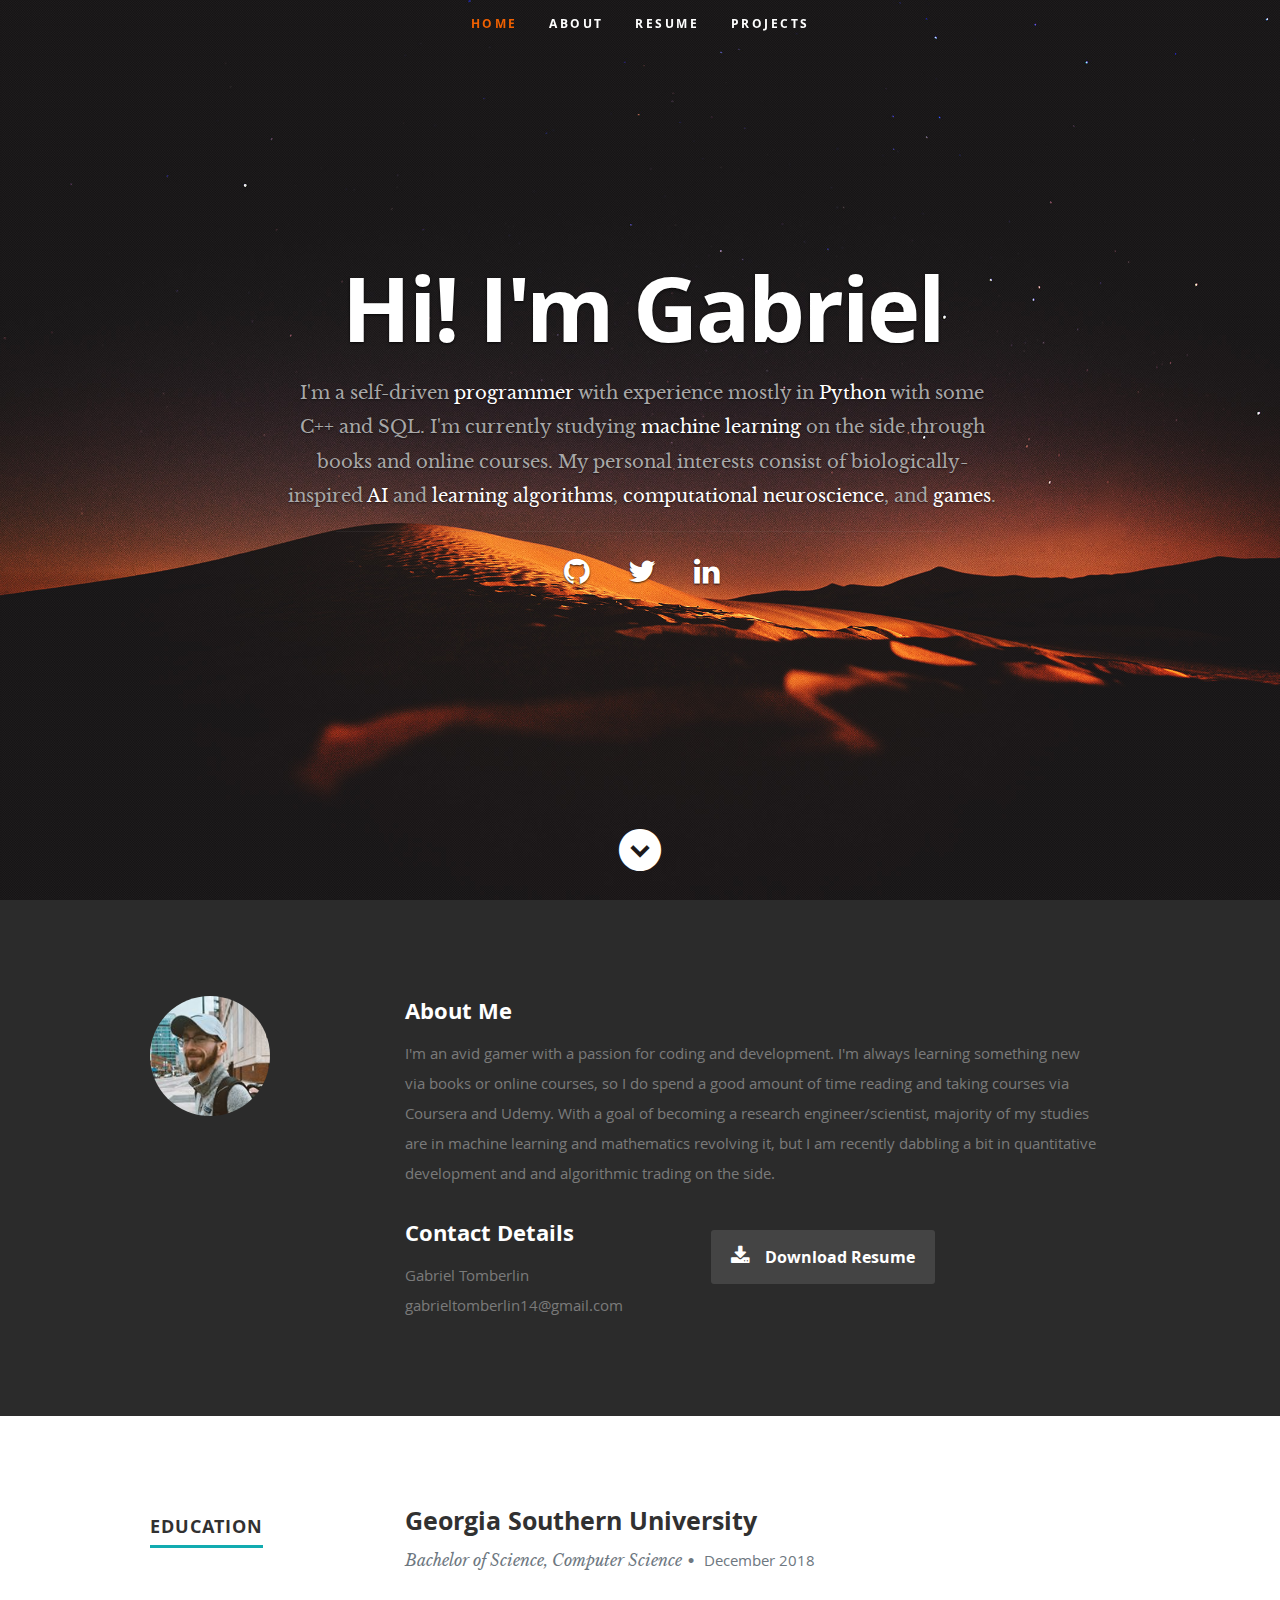
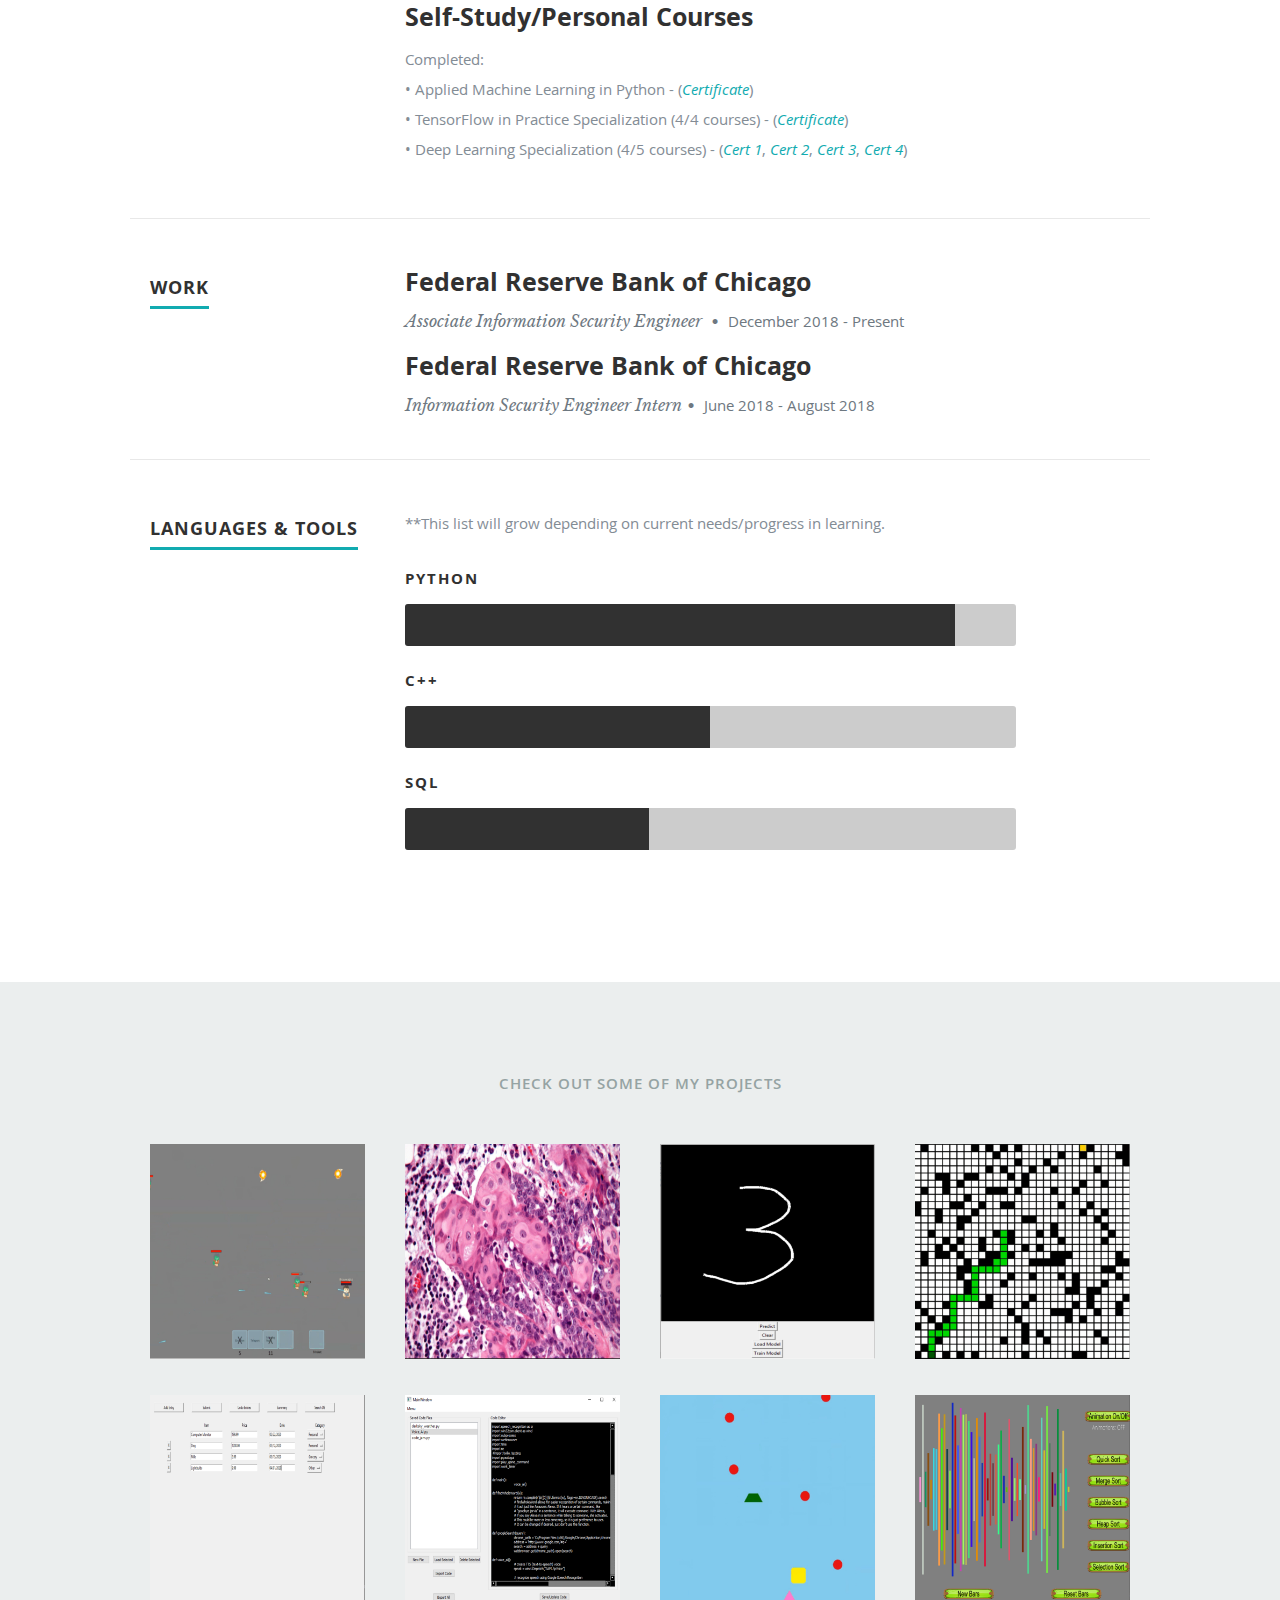
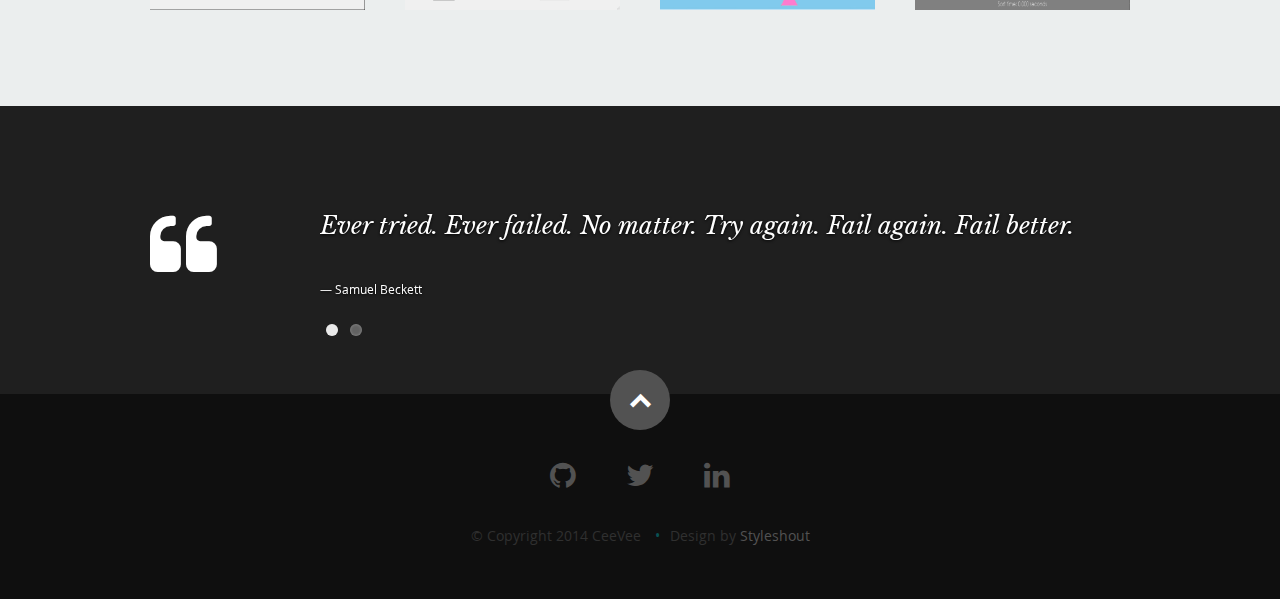
==== index.html @ 0768f89b "Update site bio and skills section" ====
<!DOCTYPE html>
<!--[if lt IE 8 ]><html class="no-js ie ie7" lang="en"> <![endif]-->
<!--[if IE 8 ]><html class="no-js ie ie8" lang="en"> <![endif]-->
<!--[if (gte IE 8)|!(IE)]><!--><html class="no-js" lang="en"> <!--<![endif]-->
<head>

   <!--- Basic Page Needs
   ================================================== -->
   <meta charset="utf-8">
	<title>Gabriel Tomberlin's Portfolio</title>
	<meta name="description" content="">
	<meta name="author" content="">

   <!-- Mobile Specific Metas
   ================================================== -->
	<meta name="viewport" content="width=device-width, initial-scale=1, maximum-scale=1">

	<!-- CSS
    ================================================== -->
   <link rel="stylesheet" href="css/default.css">
	<link rel="stylesheet" href="css/layout.css">
   <link rel="stylesheet" href="css/media-queries.css">
   <link rel="stylesheet" href="css/magnific-popup.css">

   <!-- Script
   ================================================== -->
	<script src="js/modernizr.js"></script>

   <!-- Favicons
	================================================== -->
	<link rel="shortcut icon" href="favicon.png" >

</head>

<body>

   <!-- Header
   ================================================== -->
   <header id="home">

      <nav id="nav-wrap">

         <a class="mobile-btn" href="#nav-wrap" title="Show navigation">Show navigation</a>
	      <a class="mobile-btn" href="#" title="Hide navigation">Hide navigation</a>

         <ul id="nav" class="nav">
            <li class="current"><a class="smoothscroll" href="#home">Home</a></li>
            <li><a class="smoothscroll" href="#about">About</a></li>
	         <li><a class="smoothscroll" href="#resume">Resume</a></li>
            <li><a class="smoothscroll" href="#portfolio">Projects</a></li>
         </ul> <!-- end #nav -->

      </nav> <!-- end #nav-wrap -->

      <div class="row banner">
         <div class="banner-text">
            <h1 class="responsive-headline">Hi! I'm Gabriel</h1>
            <h3>I'm a self-driven <span>programmer</span> with experience mostly in <span>Python</span> with some C++ and SQL. I'm currently studying
            <span>machine learning</span> on the side through books and online courses. My personal interests consist of biologically-inspired 
            <span>AI</span> and <span>learning algorithms</span>, <span>computational neuroscience</span>, and <span>games</span>.</h3>
            <hr />
            <ul class="social">
               <li><a href="https://github.com/Gabriel0110"><i class="fa fa-github"></i></a></li>
               <li><a href="https://twitter.com/GabrielTomberl1"><i class="fa fa-twitter"></i></a></li>
               <li><a href="https://www.linkedin.com/in/gabriel-tomberlin/"><i class="fa fa-linkedin"></i></a></li>
            </ul>
         </div>
      </div>

      <p class="scrolldown">
         <a class="smoothscroll" href="#about"><i class="icon-down-circle"></i></a>
      </p>

   </header> <!-- Header End -->


   <!-- About Section
   ================================================== -->
   <section id="about">

      <div class="row">

         <div class="three columns">

            <img class="profile-pic"  src="images/profilepic.jpg" alt="" />

         </div>

         <div class="nine columns main-col">

            <h2>About Me</h2>

            <p>I'm an avid gamer with a passion for coding and development. I'm always learning something new via books or online courses, 
            so I do spend a good amount of time reading and taking courses via Coursera and Udemy. With a goal of becoming a research engineer/scientist,
            majority of my studies are in machine learning and mathematics revolving it, but I am recently dabbling a bit in quantitative development and 
            and algorithmic trading on the side.
            </p>

            <div class="row">

               <div class="columns contact-details">

                  <h2>Contact Details</h2>
                  <p class="address">
						   <span>Gabriel Tomberlin</span><br>
						   <!--<span>1600 Amphitheatre Parkway<br>
						         Mountain View, CA 94043 US
                     </span><br>-->
						   <!--<span>(123)456-7890</span><br>-->
                     <span>gabrieltomberlin14@gmail.com</span>
					   </p>

               </div>

               <div class="columns download">
                  <p>
                     <a href="Gabriel Tomberlin Resume.pdf" class="button"><i class="fa fa-download"></i>Download Resume</a>
                  </p>
               </div>

            </div> <!-- end row -->

         </div> <!-- end .main-col -->

      </div>

   </section> <!-- About Section End-->


   <!-- Resume Section
   ================================================== -->
   <section id="resume">

      <!-- Education
      ----------------------------------------------- -->
      <div class="row education">

         <div class="three columns header-col">
            <h1><span>Education</span></h1>
         </div>

         <div class="nine columns main-col">

            <div class="row item">

               <div class="twelve columns">

                  <h3>Georgia Southern University</h3>
                  <p class="info">Bachelor of Science, Computer Science<span>&bull;</span> <em class="date">December 2018</em></p>
                  <p></p>

               </div>

            </div> <!-- item end -->

            <div class="row item">

               <div class="twelve columns">

                  <h3>Self-Study/Personal Courses</h3>
                  <!--<p class="info">Master in Graphic Design <span>&bull;</span> <em class="date">April 2007</em></p>-->

                  <p>Completed:<br>
                  <span>&bull;</span> Applied Machine Learning in Python - (<a href="https://www.coursera.org/account/accomplishments/certificate/P6QF3C6HTLYM"><em>Certificate</em></a>)<br>
                  <span>&bull;</span> TensorFlow in Practice Specialization (4/4 courses) - (<a href="https://www.coursera.org/account/accomplishments/specialization/certificate/CTSNTK3MDDGR"><em>Certificate</em></a>)<br>
                  <span>&bull;</span> Deep Learning Specialization (4/5 courses) - (<a href="https://www.coursera.org/account/accomplishments/certificate/AXUZH2LMCEX3"><em>Cert 1</em></a>, <a href="https://www.coursera.org/account/accomplishments/certificate/CLPQQLFQ3A9W"><em>Cert 2</em></a>, <a href="https://www.coursera.org/account/accomplishments/certificate/37ZP5KEP5W94"><em>Cert 3</em></a>, <a href="https://www.coursera.org/account/accomplishments/certificate/5ZDZ2T9M3XV7"><em>Cert 4</em></a>)<br>
                  </p>

               </div>

            </div> <!-- item end -->

         </div> <!-- main-col end -->

      </div> <!-- End Education -->


      <!-- Work
      ----------------------------------------------- -->
      <div class="row work">

         <div class="three columns header-col">
            <h1><span>Work</span></h1>
         </div>

         <div class="nine columns main-col">

            <div class="row item">

               <div class="twelve columns">

                  <h3>Federal Reserve Bank of Chicago</h3>
                  <p class="info">Associate Information Security Engineer <span>&bull;</span> <em class="date">December 2018 - Present</em></p>

               </div>

            </div> <!-- item end -->

            <div class="row item">

               <div class="twelve columns">

                  <h3>Federal Reserve Bank of Chicago</h3>
                  <p class="info">Information Security Engineer Intern<span>&bull;</span> <em class="date">June 2018 - August 2018</em></p>

               </div>

            </div> <!-- item end -->

         </div> <!-- main-col end -->

      </div> <!-- End Work -->


      <!-- Skills
      ----------------------------------------------- -->
      <div class="row skill">

         <div class="three columns header-col">
            <h1><span>Languages & Tools</span></h1>
         </div>

         <div class="nine columns main-col">

            <p>**This list will grow depending on current needs/progress in learning.</p>

				<div class="bars">

				   <ul class="skills">
					   <li><span class="bar-expand python"></span><em>Python</em></li>
                  <li><span class="bar-expand cpp"></span><em>C++</em></li>
                  <li><span class="bar-expand sql"></span><em>SQL</em></li>
                  <!--
						<li><span class="bar-expand tensorflow"></span><em>TensorFlow</em></li>
                  <li><span class="bar-expand pytorch"></span><em>PyTorch</em></li>
                  <li><span class="bar-expand linearalgebra"></span><em>Linear Algebra</em></li>
                  <li><span class="bar-expand calculus"></span><em>Calculus</em></li>
                  <li><span class="bar-expand statsprob"></span><em>Statistics/Probability</em></li>
                  -->
					</ul>

				</div><!-- end skill-bars -->

			</div> <!-- main-col end -->

      </div> <!-- End skills -->

   </section> <!-- Resume Section End-->


   <!-- Portfolio Section
   ================================================== -->
   <section id="portfolio">

      <div class="row">

         <div class="twelve columns collapsed">

            <h1>Check Out Some of My Projects</h1>

            <!-- portfolio-wrapper -->
            <div id="portfolio-wrapper" class="bgrid-quarters s-bgrid-thirds cf">

          	   <div class="columns portfolio-item">
                  <div class="item-wrap">

                     <a href="#modal-01" title="">
                        <img alt="" src="images/portfolio/onslaught_img.jpg">
                        <div class="overlay">
                           <div class="portfolio-item-meta">
          					      <h5>Onslaught</h5>
                              <p>Game Development</p>
          					   </div>
                        </div>
                        <div class="link-icon"><i class="icon-plus"></i></div>
                     </a>

                  </div>
          		</div> <!-- item end -->

               <div class="columns portfolio-item">
                  <div class="item-wrap">

                     <a href="#modal-02" title="">
                        <img alt="" src="images/portfolio/nmc_img.jpg">
                        <div class="overlay">
                           <div class="portfolio-item-meta">
          					      <h5>NUT Carcinoma Pathology Classification</h5>
                              <p>Machine Learning</p>
          					   </div>
                        </div>
                        <div class="link-icon"><i class="icon-plus"></i></div>
                     </a>

                  </div>
          		</div> <!-- item end -->

               <div class="columns portfolio-item">
                  <div class="item-wrap">

                     <a href="#modal-03" title="">
                        <img alt="" src="images/portfolio/digitdrawing_img.jpg">
                        <div class="overlay">
                           <div class="portfolio-item-meta">
          					      <h5>Digit Drawing Classifier</h5>
                              <p>Machine Learning, GUI</p>
          					   </div>
                        </div>
                        <div class="link-icon"><i class="icon-plus"></i></div>
                     </a>

                  </div>
          		</div> <!-- item end -->

               <div class="columns portfolio-item">
                  <div class="item-wrap">

                     <a href="#modal-04" title="">
                        <img alt="" src="images/portfolio/pathfinding_img.jpg">
                        <div class="overlay">
                           <div class="portfolio-item-meta">
          					      <h5>A* Pathfinding Visualization</h5>
                              <p>Algorithms, Visualization</p>
          					   </div>
                        </div>
                        <div class="link-icon"><i class="icon-plus"></i></div>
                     </a>

                  </div>
          		</div> <!-- item end -->

               <div class="columns portfolio-item">
                  <div class="item-wrap">

                     <a href="#modal-05" title="">
                        <img alt="" src="images/portfolio/spendingtracker_img.jpg">
                        <div class="overlay">
                           <div class="portfolio-item-meta">
          					      <h5>Spending Tracker</h5>
                              <p>Personal, GUI, Database</p>
          					   </div>
                        </div>
                        <div class="link-icon"><i class="icon-plus"></i></div>
                     </a>

                  </div>
          		</div> <!-- item end -->

               <div class="columns portfolio-item">
                  <div class="item-wrap">

                     <a href="#modal-06" title="">
                        <img alt="" src="images/portfolio/project_manager_img.png">
                        <div class="overlay">
                           <div class="portfolio-item-meta">
          					      <h5>Project Manager & Code Editor</h5>
                              <p>GUI, Management</p>
          					   </div>
                        </div>
                        <div class="link-icon"><i class="icon-plus"></i></div>
                     </a>

                  </div>
          		</div> <!-- item end -->

               <div class="columns portfolio-item">
                  <div class="item-wrap">

                     <a href="#modal-07" title="">
                        <img alt="" src="images/portfolio/georain_img.jpg">
                        <div class="overlay">
                           <div class="portfolio-item-meta">
          					      <h5>Geometry Rain</h5>
                              <p>Game Development</p>
          					   </div>
                        </div>
                        <div class="link-icon"><i class="icon-plus"></i></div>
                     </a>

                  </div>
          		</div> <!-- item end -->
               
               <div class="columns portfolio-item">
                  <div class="item-wrap">

                     <a href="#modal-08" title="">
                        <img alt="" src="images/portfolio/sortingvisualizer_img.jpg">
                        <div class="overlay">
                           <div class="portfolio-item-meta">
          					      <h5>Sorting Algorithm Visualizer</h5>
                              <p>Algorithms, Visualization, GUI</p>
          					   </div>
                        </div>
                        <div class="link-icon"><i class="icon-plus"></i></div>
                     </a>

                  </div>
                </div>  <!-- item end -->

            </div> <!-- portfolio-wrapper end -->

         </div> <!-- twelve columns end -->


         <!-- Modal Popup
	      --------------------------------------------------------------- -->

         <div id="modal-01" class="popup-modal mfp-hide">

		      <img class="scale-with-grid" src="images/portfolio/modals/m_onslaught_img.jpg" alt="" />

		      <div class="description-box">
			      <h4>Onslaught</h4>
			      <p>A 2D game built solely in Python featuring wave/arena style gameplay using the Arcade library.</p>
               <span class="categories"><i class="fa fa-tag"></i>Game Development</span>
		      </div>

            <div class="link-box">
               <a href="https://github.com/Gabriel0110/Onslaught-Game" target="_blank">Go to project</a>
		         <a class="popup-modal-dismiss">Close</a>
            </div>

	      </div><!-- modal-01 End -->

         <div id="modal-02" class="popup-modal mfp-hide">

		      <img class="scale-with-grid" src="images/portfolio/modals/m_nmc_img.jpg" alt="" />

		      <div class="description-box">
			      <h4>NUT Carcinoma Pathology Classification</h4>
			      <p>An attempt to use machine learning to classify the incredibly rare and deadly NUT Midline Carcinoma (or simply NUT Carcinoma, now). My best friend succumbed to the torture of this cancer in 2018, and this project is an ode to him.</p>
               <span class="categories"><i class="fa fa-tag"></i>Machine Learning</span>
		      </div>

            <div class="link-box">
               <a href="https://github.com/Gabriel0110/NUT-Carcinoma-Pathology-Classification" target="_blank">Go to project</a>
		         <a class="popup-modal-dismiss">Close</a>
            </div>

	      </div><!-- modal-02 End -->

         <div id="modal-03" class="popup-modal mfp-hide">

		      <img class="scale-with-grid" src="images/portfolio/modals/m_digitdrawing_img.jpg" alt="" />

		      <div class="description-box">
			      <h4>Digit Drawing Classifier</h4>
			      <p>A GUI to allow for a user to draw digits on a canvas and have a machine learning algorithm (pre-trained or trained in the program) to classify the drawn digits, based on the MNIST digit dataset.</p>
               <span class="categories"><i class="fa fa-tag"></i>Machine Learning, GUI</span>
		      </div>

            <div class="link-box">
               <a href="https://github.com/Gabriel0110/Digits-Drawing-Classifier" target="_blank">Go to project</a>
		         <a class="popup-modal-dismiss">Close</a>
            </div>

	      </div><!-- modal-03 End -->

         <div id="modal-04" class="popup-modal mfp-hide">

		      <img class="scale-with-grid" src="images/portfolio/modals/m_pathfinding_img.jpg" alt="" />

		      <div class="description-box">
			      <h4>A* Pathfinding Visualization</h4>
			      <p>A visualization tool of the shortest path to a goal derived using the popular A* pathfinding algorithm.</p>
               <span class="categories"><i class="fa fa-tag"></i>Algorithms, Visualization</span>
		      </div>

            <div class="link-box">
               <a href="https://github.com/Gabriel0110/A-Star-Pathfinding-Visualizer" target="_blank">Go to project</a>
		         <a class="popup-modal-dismiss">Close</a>
            </div>

	      </div><!-- modal-04 End -->

         <div id="modal-05" class="popup-modal mfp-hide">

		      <img class="scale-with-grid" src="images/portfolio/modals/m_spendingtracker_img.jpg" alt="" />

		      <div class="description-box">
			      <h4>Spending Tracker</h4>
			      <p>A personal spending tracker tool to help keep track of what my money is going towards and why I might be so broke sometimes...</p>
               <span class="categories"><i class="fa fa-tag"></i>Personal, Database, GUI</span>
		      </div>

            <div class="link-box">
               <a href="https://github.com/Gabriel0110/Spending-Tracker" target="_blank">Go to project</a>
		         <a class="popup-modal-dismiss">Close</a>
            </div>

	      </div><!-- modal-05 End -->

         <div id="modal-06" class="popup-modal mfp-hide">

		      <img class="scale-with-grid" src="images/portfolio/modals/m_project_manager_img.png" alt="" />

		      <div class="description-box">
			      <h4>Project Manager & Code Editor</h4>
			      <p>A tool to manage code projects, including tasks and issues, and a built-in code editor for convenient viewing/editing/creation of code.</p>
               <span class="categories"><i class="fa fa-tag"></i>GUI, Management</span>
		      </div>

            <div class="link-box">
               <a href="https://github.com/Gabriel0110/Project-Manager" target="_blank">Go to project</a>
		         <a class="popup-modal-dismiss">Close</a>
            </div>

	      </div><!-- modal-06 End -->

         <div id="modal-07" class="popup-modal mfp-hide">

		      <img class="scale-with-grid" src="images/portfolio/modals/m_georain_img.jpg" alt="" />

		      <div class="description-box">
			      <h4>Geometry Rain</h4>
			      <p>A simple arcade game with the goal of avoiding the enemy shapes for as long as possible, surviving hardmode rounds and any hidden difficulties that may occur while you rack up points.</p>
               <span class="categories"><i class="fa fa-tag"></i>Game Development</span>
		      </div>

            <div class="link-box">
               <a href="https://github.com/Gabriel0110/Geometry-Rain-V2-Python" target="_blank">Go to project</a>
		         <a class="popup-modal-dismiss">Close</a>
            </div>

	      </div><!-- modal-07 End -->

         <div id="modal-08" class="popup-modal mfp-hide">

		      <img class="scale-with-grid" src="images/portfolio/modals/m_sortingvisualizer_img.jpg" alt="" />

		      <div class="description-box">
			      <h4>Sorting Algorithm Visualizer</h4>
			      <p>A visualization tool to see how sorting algorithms work and compare their speeds.</p>
               <span class="categories"><i class="fa fa-tag"></i>Algorithms, Visualization, GUI</span>
		      </div>

            <div class="link-box">
               <a href="https://github.com/Gabriel0110/Sorting-Visualizer" target="_blank">Go to project</a>
		         <a class="popup-modal-dismiss">Close</a>
            </div>

	      </div><!-- modal-01 End -->

      </div> <!-- row End -->

   </section> <!-- Portfolio Section End-->


   <!-- Call-To-Action Section
   ================================================== -->


   <!-- Testimonials Section
   ================================================== -->
   <section id="testimonials">

      <div class="text-container">

         <div class="row">

            <div class="two columns header-col">

               <h1><span>Quotes</span></h1>

            </div>

            <div class="ten columns flex-container">

               <div class="flexslider">

                  <ul class="slides">

                     <li>
                        <blockquote>
                           <p>Ever tried. Ever failed. No matter. Try again. Fail again. Fail better.
                           </p>
                           <cite>Samuel Beckett</cite>
                        </blockquote>
                     </li> <!-- slide ends -->

                     <li>
                        <blockquote>
                           <p>Your work is going to fill a large part of your life, and the only way to be truly satisfied is
                           to do what you believe is great work. And the only way to do great work is to love what you do.
                           If you haven't found it yet, keep looking. Don't settle. As with all matters of the heart, you'll know when you find it.
                           </p>
                           <cite>Steve Jobs</cite>
                        </blockquote>
                     </li> <!-- slide ends -->

                  </ul>

               </div> <!-- div.flexslider ends -->

            </div> <!-- div.flex-container ends -->

         </div> <!-- row ends -->

       </div>  <!-- text-container ends -->

   </section> <!-- Testimonials Section End-->


   <!-- footer
   ================================================== -->
   <footer>

      <div class="row">

         <div class="twelve columns">

            <ul class="social-links">
               <li><a href="https://github.com/Gabriel0110"><i class="fa fa-github"></i></a></li>
               <li><a href="https://twitter.com/GabrielTomberl1"><i class="fa fa-twitter"></i></a></li>
               <li><a href="https://www.linkedin.com/in/gabriel-tomberlin/"><i class="fa fa-linkedin"></i></a></li>
            </ul>

            <ul class="copyright">
               <li>&copy; Copyright 2014 CeeVee</li>
               <li>Design by <a href="http://www.styleshout.com/" title="Styleshout" target="_blank">Styleshout</a></li>   
            </ul>

         </div>

         <div id="go-top"><a class="smoothscroll" title="Back to Top" href="#home"><i class="icon-up-open"></i></a></div>

      </div>

   </footer> <!-- Footer End-->

   <!-- Java Script
   ================================================== -->
   <script src="http://ajax.googleapis.com/ajax/libs/jquery/1.10.2/jquery.min.js"></script>
   <script>window.jQuery || document.write('<script src="js/jquery-1.10.2.min.js"><\/script>')</script>
   <script type="text/javascript" src="js/jquery-migrate-1.2.1.min.js"></script>

   <script src="js/jquery.flexslider.js"></script>
   <script src="js/waypoints.js"></script>
   <script src="js/jquery.fittext.js"></script>
   <script src="js/magnific-popup.js"></script>
   <script src="js/init.js"></script>

</body>
</html>
---- css/default.css ----
/*
=====================================================================
*   Ceevee v1.0 Default Stylesheet
*   url: styleshout.com
*   03-17-2014
=====================================================================

TOC:
a. Webfonts and Icon fonts
b. Reset
c. Default Styles
   1. Basic
   2. Typography
   3. Links
   4. Images
   5. Buttons
   6. Forms
d. Grid
e. Others
   1. Clearing
   2. Misc

=====================================================================  */

/* ------------------------------------------------------------------ */
/* a. Webfonts and Icon fonts
 ------------------------------------------------------------------ */

@import url("fonts.css");
@import url("fontello/css/fontello.css");
@import url("font-awesome/css/font-awesome.min.css");

/* ------------------------------------------------------------------
/* b. Reset
      Adapted from:
      Normalize.css - https://github.com/necolas/normalize.css/
      HTML5 Doctor Reset - html5doctor.com/html-5-reset-stylesheet/
/* ------------------------------------------------------------------ */

html, body, div, span, object, iframe,
h1, h2, h3, h4, h5, h6, p, blockquote, pre,
abbr, address, cite, code,
del, dfn, em, img, ins, kbd, q, samp,
small, strong, sub, sup, var,
b, i,
dl, dt, dd, ol, ul, li,
fieldset, form, label, legend,
table, caption, tbody, tfoot, thead, tr, th, td,
article, aside, canvas, details, figcaption, figure,
footer, header, hgroup, menu, nav, section, summary,
time, mark, audio, video {
   margin: 0;
   padding: 0;
   border: 0;
   outline: 0;
   font-size: 100%;
   vertical-align: baseline;
   background: transparent;
}

article,aside,details,figcaption,figure,
footer,header,hgroup,menu,nav,section {
   display: block;
}

audio,
canvas,
video {
   display: inline-block;
}

audio:not([controls]) {
   display: none;
   height: 0;
}

[hidden] { display: none; }

code, kbd, pre, samp {
   font-family: monospace, serif;
   font-size: 1em;
}

pre {
   white-space: pre;
   white-space: pre-wrap;
   word-wrap: break-word;
}

blockquote, q { quotes: &#8220 &#8220; }

blockquote:before, blockquote:after,
q:before, q:after {
   content: '';
   content: none;
}

ins {
   background-color: #ff9;
   color: #000;
   text-decoration: none;
}

mark {
   background-color: #A7F4F6;
   color: #555;
}

del { text-decoration: line-through; }

abbr[title], dfn[title] {
   border-bottom: 1px dotted;
   cursor: help;
}

table {
   border-collapse: collapse;
   border-spacing: 0;
}


/* ------------------------------------------------------------------ */
/* c. Default and Basic Styles
      Adapted from:
      Skeleton CSS Framework - http://www.getskeleton.com/
      Typeplate Typographic Starter Kit - http://typeplate.com/
/* ------------------------------------------------------------------ */

/*  1. Basic  ------------------------------------------------------- */

*,
*:before,
*:after {
   -moz-box-sizing: border-box;
   -webkit-box-sizing: border-box;
   box-sizing: border-box;
}

html {
   font-size: 62.5%;
   -webkit-font-smoothing: antialiased;
}

body {
   background: #fff;
   font-family: 'opensans-regular', sans-serif;
   font-weight: normal;
   font-size: 15px;
   line-height: 30px;
	color: #838C95;

   -webkit-font-smoothing: antialiased; /* Fix for webkit rendering */
	-webkit-text-size-adjust: 100%;
}

/*  2. Typography
       Vertical rhythm with leading derived from 6
--------------------------------------------------------------------- */

h1, h2, h3, h4, h5, h6 {
   color: #313131;
	font-family: 'opensans-bold', sans-serif;
   font-weight: normal;
}
h1 a, h2 a, h3 a, h4 a, h5 a, h6 a { font-weight: inherit; }
h1 { font-size: 38px; line-height: 42px; margin-bottom: 12px; letter-spacing: -1px; }
h2 { font-size: 28px; line-height: 36px; margin-bottom: 6px; }
h3 { font-size: 22px; line-height: 30px; margin-bottom: 12px; }
h4 { font-size: 20px; line-height: 30px; margin-bottom: 6px; }
h5 { font-size: 18px; line-height: 30px; }
h6 { font-size: 14px; line-height: 30px; }
.subheader { }

p { margin: 0 0 30px 0; }
p img { margin: 0; }
p.lead {
   font: 19px/36px 'opensans-light', sans-serif;
   margin-bottom: 18px;
}

/* for 'em' and 'strong' tags, font-size and line-height should be same with
the body tag due to rendering problems in some browsers */
em { font: 15px/30px 'opensans-italic', sans-serif; }
strong, b { font: 15px/30px 'opensans-bold', sans-serif; }
small { font-size: 11px; line-height: inherit; }

/*	Blockquotes */
blockquote {
   margin: 30px 0px;
   padding-left: 40px;
   position: relative;
}
blockquote:before {
   content: "\201C";
   opacity: 0.45;
   font-size: 80px;
   line-height: 0px;
   margin: 0;
   font-family: arial, sans-serif;

   position: absolute;
   top:  30px;
	left: 0;
}
blockquote p {
   font-family: 'librebaskerville-italic', serif;
   padding: 0;
   font-size: 18px;
   line-height: 36px;
}
blockquote cite {
   display: block;
   font-size: 12px;
   font-style: normal;
   line-height: 18px;
}
blockquote cite:before { content: "\2014 \0020"; }
blockquote cite a,
blockquote cite a:visited { color: #8B9798; border: none }

/* ---------------------------------------------------------------------
/*  Pull Quotes Markup
/*
    <aside class="pull-quote">
		<blockquote>
			<p></p>
		</blockquote>
	 </aside>
/*
/* --------------------------------------------------------------------- */
.pull-quote {
   position: relative;
	padding: 18px 30px 18px 0px;
}
.pull-quote:before,
.pull-quote:after {
	height: 1em;
	opacity: 0.45;
	position: absolute;
	font-size: 80px;
   font-family: Arial, Sans-Serif;
}
.pull-quote:before {
	content: "\201C";
	top:  33px;
	left: 0;
}
.pull-quote:after {
	content: '\201D';
	bottom: -33px;
	right: 0;
}
.pull-quote blockquote {
   margin: 0;
}
.pull-quote blockquote:before {
   content: none;
}

/* Abbreviations */
abbr {
   font-family: 'opensans-bold', sans-serif;
	font-variant: small-caps;
	text-transform: lowercase;
   letter-spacing: .5px;
	color: gray;
}
abbr:hover { cursor: help; }

/* drop cap */
.drop-cap:first-letter {
	float: left;
	margin: 0;
	padding: 14px 6px 0 0;
	font-size: 84px;
	font-family: /* Copperplate */ 'opensans-bold', sans-serif;
   line-height: 60px;
	text-indent: 0;
	background: transparent;
	color: inherit;
}

hr { border: solid #E3E3E3; border-width: 1px 0 0; clear: both; margin: 11px 0 30px; height: 0; }


/*  3. Links  ------------------------------------------------------- */

a, a:visited {
   text-decoration: none;
   outline: 0;
   color: #11ABB0;

   -webkit-transition: color .3s ease-in-out;
   -moz-transition: color .3s ease-in-out;
   -o-transition: color .3s ease-in-out;
   transition: color .3s ease-in-out;
}
a:hover, a:focus { color: #313131; }
p a, p a:visited { line-height: inherit; }


/*  4. List  --------------------------------------------------------- */

ul, ol { margin-bottom: 24px; margin-top: 12px; }
ul { list-style: none outside; }
ol { list-style: decimal; }
ol, ul.square, ul.circle, ul.disc { margin-left: 30px; }
ul.square { list-style: square outside; }
ul.circle { list-style: circle outside; }
ul.disc { list-style: disc outside; }
ul ul, ul ol,
ol ol, ol ul { margin: 6px 0 6px 30px; }
ul ul li, ul ol li,
ol ol li, ol ul li { margin-bottom: 6px; }
li { line-height: 18px; margin-bottom: 12px; }
ul.large li { }
li p { }

/* ---------------------------------------------------------------------
/*  Stats Tab Markup

    <ul class="stats-tabs">
		<li><a href="#">[value]<b>[name]</b></a></li>
	 </ul>

    Extend this object into your markup.
/*
/* --------------------------------------------------------------------- */
.stats-tabs {
   padding: 0;
   margin: 24px 0;
}
.stats-tabs li {
	display: inline-block;
	margin: 0 10px 18px 0;
	padding: 0 10px 0 0;
	border-right: 1px solid #ccc;
}
.stats-tabs li:last-child {
	margin: 0;
	padding: 0;
	border: none;
}
.stats-tabs li a {
	display: inline-block;
	font-size: 22px;
	font-family: 'opensans-bold', sans-serif;
   border: none;
   color: #313131;
}
.stats-tabs li a:hover {
   color:#11ABB0;
}
.stats-tabs li a b {
	display: block;
	margin: 6px 0 0 0;
	font-size: 13px;
	font-family: 'opensans-regular', sans-serif;
   color: #8B9798;
}

/* definition list */
dl { margin: 12px 0; }
dt { margin: 0; color:#11ABB0; }
dd { margin: 0 0 0 20px; }

/* Lining Definition Style Markup */
.lining dt,
.lining dd {
	display: inline;
	margin: 0;
}
.lining dt + dt:before,
.lining dd + dt:before {
	content: "\A";
	white-space: pre;
}
.lining dd + dd:before {
	content: ", ";
}
.lining dd:before {
	content: ": ";
	margin-left: -0.2em;
}

/* Dictionary Definition Style Markup */
.dictionary-style dt {
	display: inline;
	counter-reset: definitions;
}
.dictionary-style dt + dt:before {
	content: ", ";
	margin-left: -0.2em;
}
.dictionary-style dd {
	display: block;
	counter-increment: definitions;
}
.dictionary-style dd:before {
	content: counter(definitions, decimal) ". ";
}

/* Pagination */
.pagination {
   margin: 36px auto;
   text-align: center;
}
.pagination ul li {
   display: inline-block;
   margin: 0;
   padding: 0;
}
.pagination .page-numbers {
   font: 15px/18px 'opensans-bold', sans-serif;
   display: inline-block;
   padding: 6px 10px;
   margin-right: 3px;
   margin-bottom: 6px;
	color: #6E757C;
	background-color: #E6E8EB;

	-webkit-transition: all 200ms ease-in-out;
	-moz-transition: all 200ms ease-in-out;
	-o-transition: all 200ms ease-in-out;
	-ms-transition: all 200ms ease-in-out;
	transition: all 200ms ease-in-out;

   -moz-border-radius: 3px;
   -webkit-border-radius: 3px;
   -khtml-border-radius: 3px;
	border-radius: 3px;
}
.pagination .page-numbers:hover {
   background: #838A91;
   color: #fff;
}
.pagination .current,
.pagination .current:hover {
   background-color: #11ABB0;
   color: #fff;
}
.pagination .inactive,
.pagination .inactive:hover {
   background-color: #E6E8EB;
	color: #A9ADB2;
}
.pagination .prev, .pagination .next {}

/*  5. Images  --------------------------------------------------------- */

img {
   max-width: 100%;
   height: auto;
}
img.pull-right { margin: 12px 0px 0px 18px; }
img.pull-left { margin: 12px 18px 0px 0px; }

/*  6. Buttons  --------------------------------------------------------- */

.button,
.button:visited,
button,
input[type="submit"],
input[type="reset"],
input[type="button"] {
   font: 16px/30px 'opensans-bold', sans-serif;
   background: #11ABB0;
   display: inline-block;
	text-decoration: none;
   letter-spacing: 0;
   color: #fff;
	padding: 12px 20px;
	margin-bottom: 18px;
   border: none;
   cursor: pointer;
   height: auto;

   -webkit-transition: all .2s ease-in-out;
	-moz-transition: all .2s ease-in-out;
	-o-transition: all .2s ease-in-out;
	-ms-transition: all .2s ease-in-out;
	transition: all .2s ease-in-out;

   -moz-border-radius: 3px;
   -webkit-border-radius: 3px;
   -khtml-border-radius: 3px;
   border-radius: 3px;
}

.button:hover,
button:hover,
input[type="submit"]:hover,
input[type="reset"]:hover,
input[type="button"]:hover {
   background: #3d4145;
   color: #fff;
}

.button:active,
button:active,
input[type="submit"]:active,
input[type="reset"]:active,
input[type="button"]:active {
   background: #3d4145;
   color: #fff;
}

.button.full-width,
button.full-width,
input[type="submit"].full-width,
input[type="reset"].full-width,
input[type="button"].full-width {
	width: 100%;
	padding-left: 0 !important;
	padding-right: 0 !important;
	text-align: center;
}

/* Fix for odd Mozilla border & padding issues */
button::-moz-focus-inner,
input::-moz-focus-inner {
    border: 0;
    padding: 0;
}


/*  7. Forms  --------------------------------------------------------- */

form { margin-bottom: 24px; }
fieldset { margin-bottom: 24px; }

input[type="text"],
input[type="password"],
input[type="email"],
textarea,
select {
   display: block;
   padding: 18px 15px;
   margin: 0 0 24px 0;
   border: 0;
   outline: none;
   vertical-align: middle;
   min-width: 225px;
	max-width: 100%;
   font-size: 15px;
   line-height: 24px;
	color: #647373;
	background: #D3D9D9;

}

/* select { padding: 0;
   width: 220px;
   } */

input[type="text"]:focus,
input[type="password"]:focus,
input[type="email"]:focus,
textarea:focus {
   color: #B3B7BC;
	background-color: #3d4145;
}

textarea { min-height: 220px; }

label,
legend {
   font: 16px/24px 'opensans-bold', sans-serif;
	margin: 12px 0;
   color: #3d4145;
   display: block;
}
label span,
legend span {
	color: #8B9798;
   font: 14px/24px 'opensans-regular', sans-serif;
}

input[type="checkbox"],
input[type="radio"] {
    font-size: 15px;
    color: #737373;
}

input[type="checkbox"] { display: inline; }

/* ------------------------------------------------------------------ */
/* d. Grid
---------------------------------------------------------------------
   gutter = 40px.
/* ------------------------------------------------------------------ */

/* default
--------------------------------------------------------------- */
.row {
   width: 96%;
   max-width: 1020px;
   margin: 0 auto;
}
/* fixed width for IE8 */
.ie .row { width: 1000px ; }

.narrow .row { max-width: 980px; }

.row .row { width: auto; max-width: none; margin: 0 -20px; }

/* row clearing */
.row:before,
.row:after {
    content: " ";
    display: table;
}
.row:after {
    clear: both;
}

.column, .columns {
   position: relative;
   padding: 0 20px;
   min-height: 1px;
   float: left;
}
.column.centered, .columns.centered  {
    float: none;
    margin: 0 auto;
}

/* removed gutters */
.row.collapsed > .column,
.row.collapsed > .columns,
.column.collapsed, .columns.collapsed  { padding: 0; }

[class*="column"] + [class*="column"]:last-child { float: right; }
[class*="column"] + [class*="column"].end { float: right; }

/* column widths */
.row .one         { width: 8.33333%; }
.row .two         { width: 16.66667%; }
.row .three       { width: 25%; }
.row .four        { width: 33.33333%; }
.row .five        { width: 41.66667%; }
.row .six         { width: 50%; }
.row .seven       { width: 58.33333%; }
.row .eight       { width: 66.66667%; }
.row .nine        { width: 75%; }
.row .ten         { width: 83.33333%; }
.row .eleven      { width: 91.66667%; }
.row .twelve      { width: 100%; }

/* Offsets */
.row .offset-1    { margin-left: 8.33333%; }
.row .offset-2    { margin-left: 16.66667%; }
.row .offset-3    { margin-left: 25%; }
.row .offset-4    { margin-left: 33.33333%; }
.row .offset-5    { margin-left: 41.66667%; }
.row .offset-6    { margin-left: 50%; }
.row .offset-7    { margin-left: 58.33333%; }
.row .offset-8    { margin-left: 66.66667%; }
.row .offset-9    { margin-left: 75%; }
.row .offset-10   { margin-left: 83.33333%; }
.row .offset-11   { margin-left: 91.66667%; }

/* Push/Pull */
.row .push-1      { left: 8.33333%; }
.row .pull-1      { right: 8.33333%; }
.row .push-2      { left: 16.66667%; 	}
.row .pull-2      { right: 16.66667%; }
.row .push-3      { left: 25%; }
.row .pull-3      { right: 25%;	}
.row .push-4      { left: 33.33333%; }
.row .pull-4      { right: 33.33333%; }
.row .push-5      { left: 41.66667%; }
.row .pull-5      { right: 41.66667%; }
.row .push-6      { left: 50%; }
.row .pull-6      { right: 50%; }
.row .push-7      { left: 58.33333%; }
.row .pull-7      { right: 58.33333%; }
.row .push-8      { left: 66.66667%; 	}
.row .pull-8      { right: 66.66667%; }
.row .push-9      { left: 75%; }
.row .pull-9      { right: 75%; }
.row .push-10     { left: 83.33333%; }
.row .pull-10     { right: 83.33333%; }
.row .push-11     { left: 91.66667%; }
.row .pull-11     { right: 91.66667%; }

/* block grids
--------------------------------------------------------------------- */
.bgrid-sixths [class*="column"]   { width: 16.66667%; }
.bgrid-quarters [class*="column"] { width: 25%; }
.bgrid-thirds [class*="column"]   { width: 33.33333%; }
.bgrid-halves [class*="column"]   { width: 50%; }

[class*="bgrid"] [class*="column"] + [class*="column"]:last-child { float: left; }

/* Left clearing for block grid columns - columns that changes width in
different screen sizes. Allows columns with different heights to align
properly.
--------------------------------------------------------------------- */
.first { clear: left; }   /* first column in default screen */
.s-first { clear: none; } /* first column in smaller screens */

/* smaller screens
--------------------------------------------------------------- */
@media only screen and (max-width: 900px) {

   /* block grids on small screens */
   .s-bgrid-sixths [class*="column"]   { width: 16.66667%; }
   .s-bgrid-quarters [class*="column"] { width: 25%; }
   .s-bgrid-thirds [class*="column"]   { width: 33.33333%; }
   .s-bgrid-halves [class*="column"]   { width: 50%; }

   /* block grids left clearing */
   .first { clear: none; }
   .s-first { clear: left; }

}

/* mobile wide/smaller tablets
--------------------------------------------------------------- */
@media only screen and (max-width: 767px) {

   .row {
	   width: 460px;
	   margin: 0 auto;
      padding: 0;
	}
   .column, .columns {
	   width: auto !important;
	   float: none;
	   margin-left: 0;
	   margin-right: 0;
      padding: 0 30px;
   }
   .row .row { width: auto; max-width: none; margin: 0 -30px; }

   [class*="column"] + [class*="column"]:last-child { float: none; }
   [class*="bgrid"] [class*="column"] + [class*="column"]:last-child { float: none; }

   /* Offsets */
   .row .offset-1    { margin-left: 0%; }
   .row .offset-2    { margin-left: 0%; }
   .row .offset-3    { margin-left: 0%; }
   .row .offset-4    { margin-left: 0%; }
   .row .offset-5    { margin-left: 0%; }
   .row .offset-6    { margin-left: 0%; }
   .row .offset-7    { margin-left: 0%; }
   .row .offset-8    { margin-left: 0%; }
   .row .offset-9    { margin-left: 0%; }
   .row .offset-10   { margin-left: 0%; }
   .row .offset-11   { margin-left: 0%; }
}

/* mobile narrow
--------------------------------------------------------------- */
@media only screen and (max-width: 460px) {

   .row { width: auto; }

}

/* larger screens
--------------------------------------------------------------- */
@media screen and (min-width: 1200px) {

   .wide .row { max-width: 1180px; }

}

/* ------------------------------------------------------------------ */
/* e. Others
/* ------------------------------------------------------------------ */

/*  1. Clearing
    (http://nicolasgallagher.com/micro-clearfix-hack/
--------------------------------------------------------------------- */

.cf:before,
.cf:after {
    content: " ";
    display: table;
}
.cf:after {
    clear: both;
}

/*  2. Misc -------------------------------------------------------- */

.remove-bottom { margin-bottom: 0 !important; }
.half-bottom { margin-bottom: 12px !important; }
.add-bottom { margin-bottom: 24px !important; }
.no-border { border: none; }

.text-center  { text-align: center !important; }
.text-left    { text-align: left !important; }
.text-right   { text-align: right !important; }
.pull-left    { float: left !important; }
.pull-right   { float: right !important; }
.align-center {
	margin-left: auto !important;
	margin-right: auto !important;
	text-align: center !important;
}
---- css/layout.css ----
/*
=====================================================================
*   Ceevee v1.0 Layout Stylesheet
*   url: styleshout.com
*   03-18-2014
=====================================================================

   TOC:
   a. General Styles
   b. Header Styles
   c. About Section
   d. Resume Section
   e. Portfolio Section
   f. Call To Action Section
   g. Testimonials Section
   h. Contact Section
   i. Footer

===================================================================== */

/* ------------------------------------------------------------------ */
/* a. General Styles
/* ------------------------------------------------------------------ */

body { background: #0f0f0f; }

/* ------------------------------------------------------------------ */
/* b. Header Styles
/* ------------------------------------------------------------------ */

header {
   position: relative;
   height: 800px;
   min-height: 500px;
   width: 100%;
   background: #161415 url(../images/header-background.jpg) no-repeat top center;
   background-size: cover !important;
	-webkit-background-size: cover !important;
   text-align: center;
   overflow: hidden;
}

/* vertically center banner section */
header:before {
   content: '';
   display: inline-block;
   vertical-align: middle;
   height: 100%;
}
header .banner {
   display: inline-block;
   vertical-align: middle;
   margin: 0 auto;
   width: 85%;
   padding-bottom: 30px;
   text-align: center;
}

header .banner-text { width: 100%; }
header .banner-text h1 {
   font: 90px/1.1em 'opensans-bold', sans-serif;
   color: #fff;
   letter-spacing: -2px;
   margin: 0 auto 18px auto;
   text-shadow: 0px 1px 3px rgba(0, 0, 0, .8);
}
header .banner-text h3 {
   font: 18px/1.9em 'librebaskerville-regular', serif;
   color: #A8A8A8;
   margin: 0 auto;
   width: 70%;
   text-shadow: 0px 1px 2px rgba(0, 0, 0, .5);
}
header .banner-text h3 span,
header .banner-text h3 a {
   color: #fff;
}
header .banner-text hr {
   width: 60%;
   margin: 18px auto 24px auto;
   border-color: #2F2D2E;
   border-color: rgba(150, 150, 150, .1);
}

/* header social links */
header .social {
   margin: 24px 0;
   padding: 0;
   font-size: 30px;
   text-shadow: 0px 1px 2px rgba(0, 0, 0, .8);
}
header .social li {
   display: inline-block;
   margin: 0 15px;
   padding: 0;
}
header .social li a { color: #fff; }
header .social li a:hover { color: #11ABB0; }

/* scrolldown link */
header .scrolldown a {
   position: absolute;
   bottom: 30px;
   left: 50%;
   margin-left: -29px;
   color: #fff;
   display: block;
   height: 42px;
   width: 42px;
   font-size: 42px;
   line-height: 42px;
   color: #fff;
   border-radius: 100%;

   -webkit-transition: all .3s ease-in-out;
   -moz-transition: all .3s ease-in-out;
   -o-transition: all .3s ease-in-out;
   transition: all .3s ease-in-out;
}
header .scrolldown a:hover { color: #11ABB0; }

/* primary navigation
--------------------------------------------------------------------- */
#nav-wrap ul, #nav-wrap li, #nav-wrap a {
	 margin: 0;
	 padding: 0;
	 border: none;
	 outline: none;
}

/* nav-wrap */
#nav-wrap {
   font: 12px 'opensans-bold', sans-serif;
   width: 100%;
   text-transform: uppercase;
   letter-spacing: 2.5px;
   margin: 0 auto;
   z-index: 100;
   position: fixed;
   left: 0;
   top: 0;
}
.opaque { background-color: #333; }

/* hide toggle button */
#nav-wrap > a.mobile-btn { display: none; }

ul#nav {
   min-height: 48px;
   width: auto;

   /* center align the menu */
   text-align: center;
}
ul#nav li {
   position: relative;
   list-style: none;
   height: 48px;
   display: inline-block;
}

/* Links */
ul#nav li a {

/* 8px padding top + 8px padding bottom + 32px line-height = 48px */

   display: inline-block;
   padding: 8px 13px;
   line-height: 32px;
	text-decoration: none;
   text-align: left;
   color: #fff;

	-webkit-transition: color .2s ease-in-out;
	-moz-transition: color .2s ease-in-out;
	-o-transition: color .2s ease-in-out;
	-ms-transition: color .2s ease-in-out;
	transition: color .2s ease-in-out;
}

ul#nav li a:active { background-color: transparent !important; }
ul#nav li.current a { color: #F06000; }


/* ------------------------------------------------------------------ */
/* c. About Section
/* ------------------------------------------------------------------ */

#about {
   background: #2B2B2B;
   padding-top: 96px;
   padding-bottom: 66px;
   overflow: hidden;
}

#about a, #about a:visited  { color: #fff; }
#about a:hover, #about a:focus { color: #11ABB0; }

#about h2 {
   font: 22px/30px 'opensans-bold', sans-serif;
   color: #fff;
   margin-bottom: 12px;
}
#about p {
   line-height: 30px;
   color: #7A7A7A;
}
#about .profile-pic {
   position: relative;
   width: 120px;
   height: 120px;
   border-radius: 100%;
}
#about .contact-details { width: 41.66667%; }
#about .download {
   width: 58.33333%;
   padding-top: 6px;
}
#about .main-col { padding-right: 5%; }
#about .download .button {
   margin-top: 6px;
   background: #444;
}
#about .download .button:hover {
   background: #fff;
   color: #2B2B2B;
}
#about .download .button i {
   margin-right: 15px;
   font-size: 20px;
}


/* ------------------------------------------------------------------ */
/* d. Resume Section
/* ------------------------------------------------------------------ */

#resume {
   background: #fff;
   padding-top: 90px;
   padding-bottom: 72px;
   overflow: hidden;
}

#resume a, #resume a:visited  { color: #11ABB0; }
#resume a:hover, #resume a:focus { color: #313131; }

#resume h1 {
   font: 18px/24px 'opensans-bold', sans-serif;
   text-transform: uppercase;
   letter-spacing: 1px;
}
#resume h1 span {
   border-bottom: 3px solid #11ABB0;
   padding-bottom: 6px;
}
#resume h3 {
   font: 25px/30px 'opensans-bold', sans-serif;
}

#resume .header-col { padding-top: 9px; }
#resume .main-col { padding-right: 10%; }

.education, .work {
   margin-bottom: 48px;
   padding-bottom: 24px;
   border-bottom: 1px solid #E8E8E8;
}
#resume .info {
   font: 16px/24px 'librebaskerville-italic', serif;
   color: #6E7881;
   margin-bottom: 18px;
   margin-top: 9px;
}
#resume .info span {
   margin-right: 5px;
   margin-left: 5px;
}
#resume .date {
   font: 15px/24px 'opensans-regular', sans-serif;
   margin-top: 6px;
}

/*----------------------------------------------*/
/*	Skill Bars
/*----------------------------------------------*/

.bars {
	width: 95%;
	float: left;
	padding: 0;
	text-align: left;
}
.bars .skills {
  	margin-top: 36px;
   list-style: none;
}
.bars li {
   position: relative;
  	margin-bottom: 60px;
  	background: #ccc;
  	height: 42px;
  	border-radius: 3px;
}
.bars li em {
	font: 15px 'opensans-bold', sans-serif;
   color: #313131;
	text-transform: uppercase;
   letter-spacing: 2px;
	font-weight: normal;
   position: relative;
	top: -36px;
}
.bar-expand {
   position: absolute;
   left: 0;
   top: 0;

   margin: 0;
   padding-right: 24px;
  	background: #313131;
   display: inline-block;
  	height: 42px;
   line-height: 42px;
   border-radius: 3px 0 0 3px;
}

.python {
  	width: 90%;
  	-moz-animation: python 2s ease;
  	-webkit-animation: python 2s ease;
}
.cpp {
  	width: 50%;
  	-moz-animation: cpp 2s ease;
  	-webkit-animation: cpp 2s ease;
}
.java {
  	width: 40%;
  	-moz-animation: java 2s ease;
  	-webkit-animation: java 2s ease;
}
.sql {
  	width: 40%;
  	-moz-animation: sql 2s ease;
  	-webkit-animation: sql 2s ease;
}
.tensorflow {
  	width: 35%;
  	-moz-animation: tensorflow 2s ease;
  	-webkit-animation: tensorflow 2s ease;
}
.pytorch {
  	width: 10%;
  	-moz-animation: pytorch 2s ease;
  	-webkit-animation: pytorch 2s ease;
}

@-moz-keyframes python {
  0%   { width: 0px;  }
  100% { width: 90%;  }
}
@-moz-keyframes cpp {
  0%   { width: 0px;  }
  100% { width: 50%;  }
}
@-moz-keyframes java {
  0%   { width: 0px;  }
  100% { width: 40%;  }
}
@-moz-keyframes sql {
  0%   { width: 0px;  }
  100% { width: 40%;  }
}
@-moz-keyframes tensorflow {
  0%   { width: 0px;  }
  100% { width: 35%;  }
}
@-moz-keyframes pytorch {
  0%   { width: 0px;  }
  100% { width: 10%;  }
}

@-webkit-keyframes python {
  0%   { width: 0px;  }
  100% { width: 90%;  }
}
@-webkit-keyframes cpp {
  0%   { width: 0px;  }
  100% { width: 50%;  }
}
@-webkit-keyframes java {
  0%   { width: 0px;  }
  100% { width: 40%;  }
}
@-webkit-keyframes sql {
  0%   { width: 0px;  }
  100% { width: 40%;  }
}
@-webkit-keyframes tensorflow {
  0%   { width: 0px;  }
  100% { width: 35%;  }
}
@-webkit-keyframes pytorch {
  0%   { width: 0px;  }
  100% { width: 10%;  }
}

/* ------------------------------------------------------------------ */
/* e. Portfolio Section
/* ------------------------------------------------------------------ */

#portfolio {
   background: #ebeeee;
   padding-top: 90px;
   padding-bottom: 60px;
}
#portfolio h1 {
   font: 15px/24px 'opensans-semibold', sans-serif;
   text-transform: uppercase;
   letter-spacing: 1px;
   text-align: center;
   margin-bottom: 48px;
   color: #95A3A3;
}

/* Portfolio Content */
#portfolio-wrapper .columns { margin-bottom: 36px; }
.portfolio-item .item-wrap {
   background: #fff;
   overflow: hidden;
   position: relative;

   -webkit-transition: all 0.3s ease-in-out;
	-moz-transition: all 0.3s ease-in-out;
	-o-transition: all 0.3s ease-in-out;
	-ms-transition: all 0.3s ease-in-out;
	transition: all 0.3s ease-in-out;
}
.portfolio-item .item-wrap a {
   display: block;
   cursor: pointer;
}

/* overlay */
.portfolio-item .item-wrap .overlay {
   position: absolute;
   left: 0;
   top: 0;
   width: 100%;
   height: 100%;

	opacity: 0;
	-moz-opacity: 0;
	filter:alpha(opacity=0);

   -webkit-transition: opacity 0.3s ease-in-out;
	-moz-transition: opacity 0.3s ease-in-out;
	-o-transition: opacity 0.3s ease-in-out;
	transition: opacity 0.3s ease-in-out;

   background: url(../images/overlay-bg.png) repeat;
}
.portfolio-item .item-wrap .link-icon {
   display: block;
   color: #fff;
   height: 30px;
   width: 30px;
   font-size: 18px;
   line-height: 30px;
   text-align: center;

   opacity: 0;
	-moz-opacity: 0;
	filter:alpha(opacity=0);

   -webkit-transition: opacity 0.3s ease-in-out;
	-moz-transition: opacity 0.3s ease-in-out;
	-o-transition: opacity 0.3s ease-in-out;
	transition: opacity 0.3s ease-in-out;

   position: absolute;
   top: 50%;
   left: 50%;
   margin-left: -15px;
   margin-top: -15px;
}
.portfolio-item .item-wrap img {
   vertical-align: bottom;
}
.portfolio-item .portfolio-item-meta { padding: 18px }
.portfolio-item .portfolio-item-meta h5 {
   font: 14px/21px 'opensans-bold', sans-serif;
   color: #fff;
}
.portfolio-item .portfolio-item-meta p {
   font: 12px/18px 'opensans-light', sans-serif;
   color: #c6c7c7;
   margin-bottom: 0;
}

/* on hover */
.portfolio-item:hover .overlay {
	opacity: 1;
	-moz-opacity: 1;
	filter:alpha(opacity=100);
}
.portfolio-item:hover .link-icon {
   opacity: 1;
	-moz-opacity: 1;
	filter:alpha(opacity=100);
}

/* popup modal */
.popup-modal {
	max-width: 550px;
	background: #fff;
	position: relative;
	margin: 0 auto;
}
.popup-modal .description-box { padding: 12px 36px 18px 36px; }
.popup-modal .description-box h4 {
   font: 15px/24px 'opensans-bold', sans-serif;
	margin-bottom: 12px;
   color: #111;
}
.popup-modal .description-box p {
	font: 14px/24px 'opensans-regular', sans-serif;
   color: #A1A1A1;
   margin-bottom: 12px;
}
.popup-modal .description-box .categories {
   font: 11px/21px 'opensans-light', sans-serif;
   color: #A1A1A1;
   text-transform: uppercase;
   letter-spacing: 2px;
   display: block;
   text-align: left;
}
.popup-modal .description-box .categories i {
   margin-right: 8px;
}
.popup-modal .link-box {
   padding: 18px 36px;
   background: #111;
   text-align: left;
}
.popup-modal .link-box a {
   color: #fff;
	font: 11px/21px 'opensans-bold', sans-serif;
	text-transform: uppercase;
   letter-spacing: 3px;
   cursor: pointer;
}
.popup-modal a:hover {	color: #00CCCC; }
.popup-modal a.popup-modal-dismiss { margin-left: 24px; }


/* fadein/fadeout effect for modal popup
/* ------------------------------------------------------------------ */

/* content at start */
.mfp-fade.mfp-wrap .mfp-content .popup-modal {
   opacity: 0;
   -webkit-transition: all 200ms ease-in-out;
	-moz-transition: all 200ms ease-in-out;
	-o-transition: all 200ms ease-in-out;
	-ms-transition: all 200ms ease-in-out;
   transition: all 200ms ease-in-out;
}
/* content fadein */
.mfp-fade.mfp-wrap.mfp-ready .mfp-content .popup-modal {
   opacity: 1;
}
/* content fadeout */
.mfp-fade.mfp-wrap.mfp-removing .mfp-content .popup-modal {
   opacity: 0;
}

/* ------------------------------------------------------------------ */
/* f. Call To Action Section
/* ------------------------------------------------------------------ */

#call-to-action {
   background: #212121;
   padding-top: 66px;
   padding-bottom: 48px;
}
#call-to-action h1 {
   font: 18px/24px 'opensans-bold', sans-serif;
   text-transform: uppercase;
   letter-spacing: 3px;
   color: #fff;
}
#call-to-action h1 span { display: none; }
#call-to-action .header-col h1:before {
   font-family: 'FontAwesome';
   content: "\f0ac";
	padding-right: 10px;
	font-size: 72px;
   line-height: 72px;
   text-align: left;
   float: left;
   color: #fff;
}
#call-to-action .action {
   margin-top: 12px;
}
#call-to-action h2 {
   font: 28px/36px 'opensans-bold', sans-serif;
   color: #EBEEEE;
   margin-bottom: 6px;
}
#call-to-action h2 a {
   color: inherit;
}
#call-to-action p {
   color: #636363;
   font-size: 17px;
}
/*#
call-to-action .button {
	color:#fff;
   background: #0D0D0D;
}
*/
#call-to-action .button:hover,
#call-to-action .button:active {
   background: #FFFFFF;
   color: #0D0D0D;
}
#call-to-action p span {
	font-family: 'opensans-semibold', sans-serif; 
	color: #D8D8D8;
}

/* ------------------------------------------------------------------
/* g. Testimonials
/* ------------------------------------------------------------------ */

#testimonials {
   background: #1F1F1F url(../images/testimonials-bg.jpg) no-repeat center center;
   background-size: cover !important;
	-webkit-background-size: cover !important;
   background-attachment: fixed;

   position: relative;
   min-height: 200px;
   width: 100%;
   overflow: hidden;
}
#testimonials .text-container {
   padding-top: 96px;
   padding-bottom: 66px;
}
#testimonials h1 {
   font: 18px/24px 'opensans-bold', sans-serif;   
   text-transform: uppercase;
   letter-spacing: 3px;
   color: #fff;
}
#testimonials h1 span { display: none; }
#testimonials .header-col { padding-top: 9px; }
#testimonials .header-col h1:before {
   font-family: 'FontAwesome';
   content: "\f10d";
	padding-right: 10px;
	font-size: 72px;
   line-height: 72px;
   text-align: left;
   float: left;
   color: #fff;
}

/*	Blockquotes */
#testimonials blockquote {
   margin: 0 0px 30px 0px;
   padding-left: 0;
   position: relative;
   text-shadow: 0px 1px 3px rgba(0, 0, 0, 1);
}
#testimonials blockquote:before { content: none; }
#testimonials blockquote p {
   font-family: 'librebaskerville-italic', serif;
   padding: 0;
   font-size: 24px;
   line-height: 48px;
   color: #fff
}
#testimonials blockquote cite {
   display: block;
   font-size: 12px;
   font-style: normal;
   line-height: 18px;
   color: #fff;
}
#testimonials blockquote cite:before { content: "\2014 \0020"; }
#testimonials blockquote cite a,
#testimonials blockquote cite a:visited { color: #8B9798; border: none }

/* Flex Slider
/* ------------------------------------------------------------------ */

/* Reset */
.flexslider a:active,
.flexslider a:focus  { outline: none; }
.slides,
.flex-control-nav,
.flex-direction-nav { margin: 0; padding: 0; list-style: none; }
.slides li { margin: 0; padding: 0;}

/* Necessary Styles */
.flexslider {
   position: relative;
   zoom: 1;
   margin: 0;
   padding: 0;
}
.flexslider .slides { zoom: 1; }
.flexslider .slides > li { position: relative; }

/* Hide the slides before the JS is loaded. Avoids image jumping */
.flexslider .slides > li { display: none; -webkit-backface-visibility: hidden; }
/* Suggested container for slide animation setups. Can replace this with your own */
.flex-container { zoom: 1; position: relative; }

/* Clearfix for .slides */
.slides:before,
.slides:after {
   content: " ";
   display: table;
}
.slides:after {
   clear: both;
}

/* No JavaScript Fallback */
/* If you are not using another script, such as Modernizr, make sure you
 * include js that eliminates this class on page load */
.no-js .slides > li:first-child { display: block; }

/* Slider Styles */
.slides { zoom: 1; }
.slides > li {
   /*margin-right: 5px; */
   overflow: hidden;
}

/* Control Nav */
.flex-control-nav {
    width: 100%;
    position: absolute;
    bottom: -20px;
    text-align: left;
}
.flex-control-nav li {
    margin: 0 6px;
    display: inline-block;
    zoom: 1;
    *display: inline;
}
.flex-control-paging li a {
    width: 12px;
    height: 12px;
    display: block;
    background: #ddd;
    background: rgba(255, 255, 255, .3);
    cursor: pointer;
    text-indent: -9999px;
    -webkit-border-radius: 20px;
    -moz-border-radius: 20px;
    -o-border-radius: 20px;
    border-radius: 20px;
    box-shadow: inset 0 0 3px rgba(255, 255, 255, .3);
}
.flex-control-paging li a:hover {
    background: #CCC;
    background: rgba(255, 255, 255, .7);
}
.flex-control-paging li a.flex-active {
    background: #fff;
    background: rgba(255, 255, 255, .9);
    cursor: default;
}

/* ------------------------------------------------------------------ */
/* h. Contact Section
/* ------------------------------------------------------------------ */

#contact {
   background: #191919;
   padding-top: 96px;
   padding-bottom: 102px;
   color: #636363;
}
#contact .section-head { margin-bottom: 42px; }

#contact a, #contact a:visited  { color: #11ABB0; }
#contact a:hover, #contact a:focus { color: #fff; }

#contact h1 {
   font: 18px/24px 'opensans-bold', sans-serif;
   text-transform: uppercase;
   letter-spacing: 3px;
   color: #EBEEEE;
   margin-bottom: 6px;
}
#contact h1 span { display: none; }
#contact h1:before {
   font-family: 'FontAwesome';
   content: "\f0e0";
	padding-right: 10px;
	font-size: 72px;
   line-height: 72px;
   text-align: left;
   float: left;
   color: #ebeeee;
}

#contact h4 {
   font: 16px/24px 'opensans-bold', sans-serif;
   color: #EBEEEE;
   margin-bottom: 6px;
}
#contact p.lead {
   font: 18px/36px 'opensans-light', sans-serif;
   padding-right: 3%;
}
#contact .header-col { padding-top: 6px; }


/* contact form */
#contact form { margin-bottom: 30px; }
#contact label {
   font: 15px/24px 'opensans-bold', sans-serif;
   margin: 12px 0;
   color: #EBEEEE;
	display: inline-block;
	float: left;
   width: 26%;
}
#contact input,
#contact textarea,
#contact select {
   padding: 18px 20px;
	color: #eee;
	background: #373233;
	margin-bottom: 42px;
	border: 0;
	outline: none;
   font-size: 15px;
   line-height: 24px;
   width: 65%;
}
#contact input:focus,
#contact textarea:focus,
#contact select:focus {
	color: #fff;
	background-color: #11ABB0;
}
#contact button.submit {
	text-transform: uppercase;
	letter-spacing: 3px;
	color:#fff;
   background: #0D0D0D;
	border: none;
   cursor: pointer;
   height: auto;
   display: inline-block;
	border-radius: 3px;
   margin-left: 26%;
}
#contact button.submit:hover {
	color: #0D0D0D;
	background: #fff;
}
#contact span.required {
	color: #11ABB0;
	font-size: 13px;
}
#message-warning, #message-success {
   display: none;
	background: #0F0F0F;
	padding: 24px 24px;
	margin-bottom: 36px;
   width: 65%;
   margin-left: 26%;
}
#message-warning { color: #D72828; }
#message-success { color: #11ABB0; }

#message-warning i,
#message-success i {
   margin-right: 10px;
}
#image-loader {
   display: none;
   position: relative;
   left: 18px;
   top: 17px;
}


/* Twitter Feed */
#twitter {
   margin-top: 12px;
   padding: 0;
}
#twitter li {
   margin: 6px 0px 12px 0;
   line-height: 30px;
}
#twitter li span {
   display: block;
}
#twitter li b a {
   font: 13px/36px 'opensans-regular', Sans-serif;
   color: #474747 !important;
   border: none;
}


/* ------------------------------------------------------------------ */
/* i. Footer
/* ------------------------------------------------------------------ */

footer {
   padding-top: 48px;
   margin-bottom: 48px;
   color: #303030;
   font-size: 14px;
   text-align: center;
   position: relative;
}

footer a, footer a:visited { color: #525252; }
footer a:hover, footer a:focus { color: #fff; }

/* copyright */
footer .copyright {
    margin: 0;
    padding: 0;
 }
footer .copyright li {
    display: inline-block;
    margin: 0;
    padding: 0;
    line-height: 24px;
}
.ie footer .copyright li {
   display: inline;
}
footer .copyright li:before {
    content: "\2022";
    padding-left: 10px;
    padding-right: 10px;
    color: #095153;
}
footer .copyright  li:first-child:before {
    display: none;
}

/* social links */
footer .social-links {
   margin: 18px 0 30px 0;
   padding: 0;
   font-size: 30px;
}
footer .social-links li {
    display: inline-block;
    margin: 0;
    padding: 0;
    margin-left: 42px;
    color: #F06000;
}

footer .social-links li:first-child { margin-left: 0; }

/* Go To Top Button */
#go-top {
	position: absolute;
	top: -24px;
   left: 50%;
   margin-left: -30px;
}
#go-top a {
	text-decoration: none;
	border: 0 none;
	display: block;
	width: 60px;
	height: 60px;
	background-color: #525252;

	-webkit-transition: all 0.2s ease-in-out;
   -moz-transition: all 0.2s ease-in-out;
   -o-transition: all 0.2s ease-in-out;
   -ms-transition: all 0.2s ease-in-out;
   transition: all 0.2s ease-in-out;

   color: #fff;
   font-size: 21px;
   line-height: 60px;
 	border-radius: 100%;
}
#go-top a:hover { background-color: #0F9095; }
---- css/media-queries.css ----
/* ==================================================================

*   Ceevee Media Queries
*   url: styleshout.com
*   03-18-2014

/* ================================================================== */


/* screenwidth less than 1024px
--------------------------------------------------------------------- */
@media only screen and (max-width: 1024px) {

    /* header styles
   ------------------------------------------------------------------ */
   header .banner-text h1 {
      font: 80px/1.1em 'opensans-bold', sans-serif;
      letter-spacing: -1px;
      margin: 0 auto 12px auto;
   }

}

/* screenwidth less than 900px
--------------------------------------------------------------------- */
@media only screen and (max-width: 900px) {

    /* header styles
   ------------------------------------------------------------------ */
   header .banner { padding-bottom: 12px; }
   header .banner-text h1 {
      font: 78px/1.1em 'opensans-bold', sans-serif;
      letter-spacing: -1px;      
   }
   header .banner-text h3 {
      font: 17px/1.9em 'librebaskerville-regular', serif;
      width: 80%;
   }
   header .banner-text hr {
      width: 65%;
      margin: 12px auto;
   }
   /* nav-wrap */
   #nav-wrap {
      font: 11px 'opensans-bold', sans-serif;
      letter-spacing: 1.5px;
   }


   /* About Section
   ------------------------------------------------------------------- */
   #about .profile-pic {
      width: 114px;
      height: 114px;
      margin-left: 12px;
   }
   #about .contact-details { width: 50%; }
   #about .download { width: 50%; }

   /* Resume Section
   ------------------------------------------------------------------- */
   #resume h1 { font: 16px/24px 'opensans-bold', sans-serif; }
   #resume .main-col { padding-right: 5%; }   

   /* Testimonials Section
   ------------------------------------------------------------------- */
   #testimonials .header-col h1:before {
      font-size: 66px;
      line-height: 66px;
   }
   #testimonials blockquote p {
      font-size: 22px;
      line-height: 46px;      
   }

    /* Call to Action Section
   ------------------------------------------------------------------- */
   #call-to-action .header-col h1:before {
      font-size: 66px;
      line-height: 66px;
   }

   /* Contact Section
   ------------------------------------------------------------------- */
   #contact .section-head { margin-bottom: 30px; }
   #contact .header-col h1:before {
      font-size: 66px;
      line-height: 66px;
   }
   #contact .section-head p.lead { font: 17px/33px opensans-light, sans-serif; }


}

/* mobile wide/smaller tablets
---------------------------------------------------------------------- */

@media only screen and (max-width: 767px) {

   /* mobile navigation
   -------------------------------------------------------------------- */
   #nav-wrap {
      font: 12px 'opensans-bold', sans-serif;
      background: transparent !important;
      letter-spacing: 1.5px;  
      width: auto;
      position: fixed;
      top: 0;
      right: 0;
   }
   #nav-wrap > a {
	   width: 48px;
		height: 48px;
		text-align: left;
		background-color: #CC5200;
		position: relative;
      border: none;
      float: right;

      font: 0/0 a;
      text-shadow: none;
      color: transparent;

      position: relative;
      top: 0px;
      right: 30px;
   }

	#nav-wrap > a:before,
   #nav-wrap > a:after {
	   position: absolute;
		border: 2px solid #fff;
		top: 35%;
		left: 25%;
		right: 25%;
		content: '';
	}
   #nav-wrap > a:after { top: 60%; }

   /* toggle buttons */
	#nav-wrap:not( :target ) > a:first-of-type,
	#nav-wrap:target > a:last-of-type  {
	   display: block;
	}

   /* hide menu panel */
   #nav-wrap ul#nav {
      height: auto;
		display: none;
      clear: both;
      width: auto; 
      float: right;     

      position: relative;
      top: 12px;
      right: 0;
   }

   /* display menu panels */
	#nav-wrap:target > ul#nav	{
	   display: block;
      padding: 30px 20px 48px 20px;
      background: #1f2024;
      margin: 0 30px;
      clear: both;
   }

   ul#nav li {
      display: block;
      height: auto;      
      margin: 0 auto; 
      padding: 0 4%;           
      text-align: left;
      border-bottom: 1px solid #2D2E34;
      border-bottom-style: dotted; 
   }
  
   ul#nav li a {  
      display: block;    
      margin: 0;
      padding: 0;      
      margin: 12px 0; 
      line-height: 16px; /* reset line-height from 48px */
      border: none;
   }  


   /* Header Styles
   -------------------------------------------------------------------- */
   header .banner {
      padding-bottom: 12px;
      padding-top: 6px;
   }
   header .banner-text h1 { font: 68px/1.1em 'opensans-bold', sans-serif; }
   header .banner-text h3 {
      font: 16px/1.9em 'librebaskerville-regular', serif;
      width: 85%;
   }
   header .banner-text hr {
      width: 80%;
      margin: 18px auto;
   }

   /* header social links */
   header .social {
      margin: 18px 0 24px 0;
      font-size: 24px;
      line-height: 36px;      
   }
   header .social li { margin: 0 10px; }

    /* scrolldown link */
   header .scrolldown { display: none; }


   /* About Section
   -------------------------------------------------------------------- */
   #about .profile-pic { display: none; }
   #about .download .button {
      width: 100%;
      text-align: center;
      padding: 15px 20px;
   }
   #about .main-col { padding-right: 30px; }


   /* Resume Section
   --------------------------------------------------------------------- */
   #resume .header-col {
      padding-top: 0;
      margin-bottom: 48px;
      text-align: center;
   }
   #resume h1 { letter-spacing: 3px; }
   #resume .main-col { padding-right: 30px; }
   #resume h3, #resume .info { text-align: center; }
      
   .bars { width: 100%; }


   /* Call To Action Section
   /* ----------------------------------------------------------------- */
   #call-to-action { text-align: center; }
   #call-to-action h1 {
      font: 16px/24px 'opensans-bold', sans-serif;
      text-align: center;
      margin-bottom: 30px;
      text-shadow: 0px 1px 3px rgba(0, 0, 0, 1);
   }
   #call-to-action h1 span { display: block; }
   #call-to-action .header-col h1:before { content: none; }
   #call-to-action p { font-size: 15px; }


   /* Portfolio Section
   /* ----------------------------------------------------------------- */
   #portfolio-wrapper .columns { margin-bottom: 40px; }
   .popup-modal {	max-width: 85%; }


   /* Testimonials Section
   ----------------------------------------------------------------------- */
   #testimonials .text-container { text-align: center; }
   #testimonials h1 {
      font: 16px/24px 'opensans-bold', sans-serif;
      text-align: center;
      margin-bottom: 30px;
      text-shadow: 0px 1px 3px rgba(0, 0, 0, 1);
   }
   #testimonials h1 span { display: block; }
   #testimonials .header-col h1:before { content: none; }
   #testimonials blockquote { padding-bottom: 24px; }
   #testimonials blockquote p {
      font-size: 20px;
      line-height: 42px;      
   }

   /* Control Nav */
   .flex-control-nav {
      text-align: center;
      margin-left: -30px;
   }


   /* contact Section
   ----------------------------------------------------------------------- */
   #contact { padding-bottom: 66px; }
   #contact .section-head { margin-bottom: 12px; }
   #contact .section-head h1 {
      font: 16px/24px 'opensans-bold', sans-serif;            
      text-align: center;   
      margin-bottom: 30px;
      text-shadow: 0px 1px 3px rgba(0, 0, 0, 1);
   }  
   #contact h1 span { display: block; }
   #contact .header-col { padding-top: 0; }
   #contact .header-col h1:before { content: none;	}
   #contact .section-head p.lead { text-align: center;}

   /* form */
   #contact label {
      float: none;
      width: 100%;
   }
   #contact input,
   #contact textarea,
   #contact select {
     	margin-bottom: 6px;    	
      width: 100%;
   }
   #contact button.submit { margin: 30px 0 24px 0; }
   #message-warning, #message-success {
      width: 100%;
      margin-left: 0;
   }


   /* footer
   ------------------------------------------------------------------------ */
  
   /* copyright */
   footer .copyright li:before { content: none; }
   footer .copyright li { margin-right: 12px; }

   /* social links */
   footer .social-links { font-size: 22px; }
   footer .social-links li { margin-left: 18px; }

   /* Go To Top Button */
   #go-top { margin-left: -22px; }
   #go-top a {
   	width: 54px;
   	height: 54px;
      font-size: 18px;
      line-height: 54px;
   }


}

/* mobile narrow
  -------------------------------------------------------------------------- */

@media only screen and (max-width: 480px) {

   /* mobile navigation
   -------------------------------------------------------------------- */
   #nav-wrap ul#nav { width: auto; float: none; }

   /* header styles
   -------------------------------------------------------------------- */
   header .banner { padding-top: 24px; }
   header .banner-text h1 {
      font: 40px/1.1em 'opensans-bold', sans-serif;      
      margin: 0 auto 24px auto;
   }
   header .banner-text h3 {
      font: 14px/1.9em 'librebaskerville-regular', sans-serif;
      width: 90%;
   }
  
   /* header social links */
   header .social { font-size: 20px;}
   header .social li { margin: 0 6px; }

   /* footer
   ------------------------------------------------------------------------ */

   /* social links */
   footer .social-links { font-size: 20px; }
   footer .social-links li { margin-left: 14px; }   

}
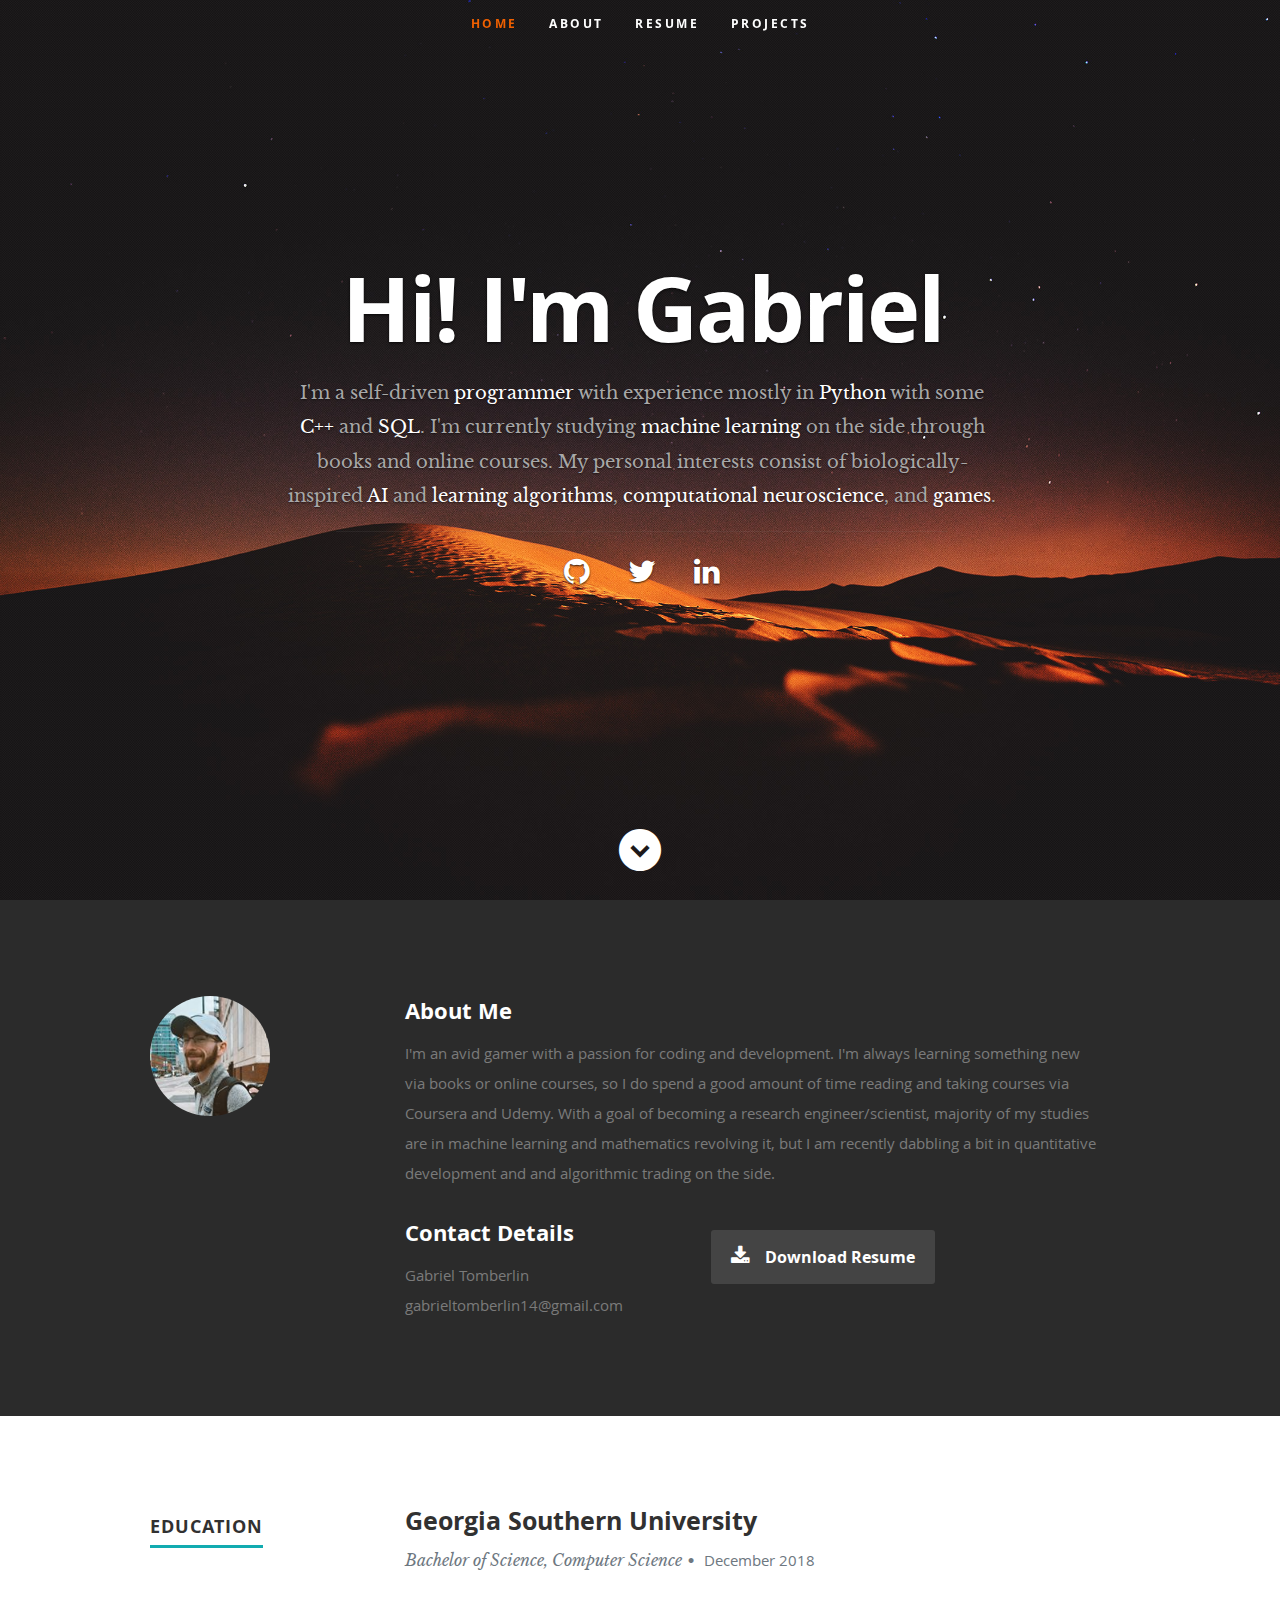
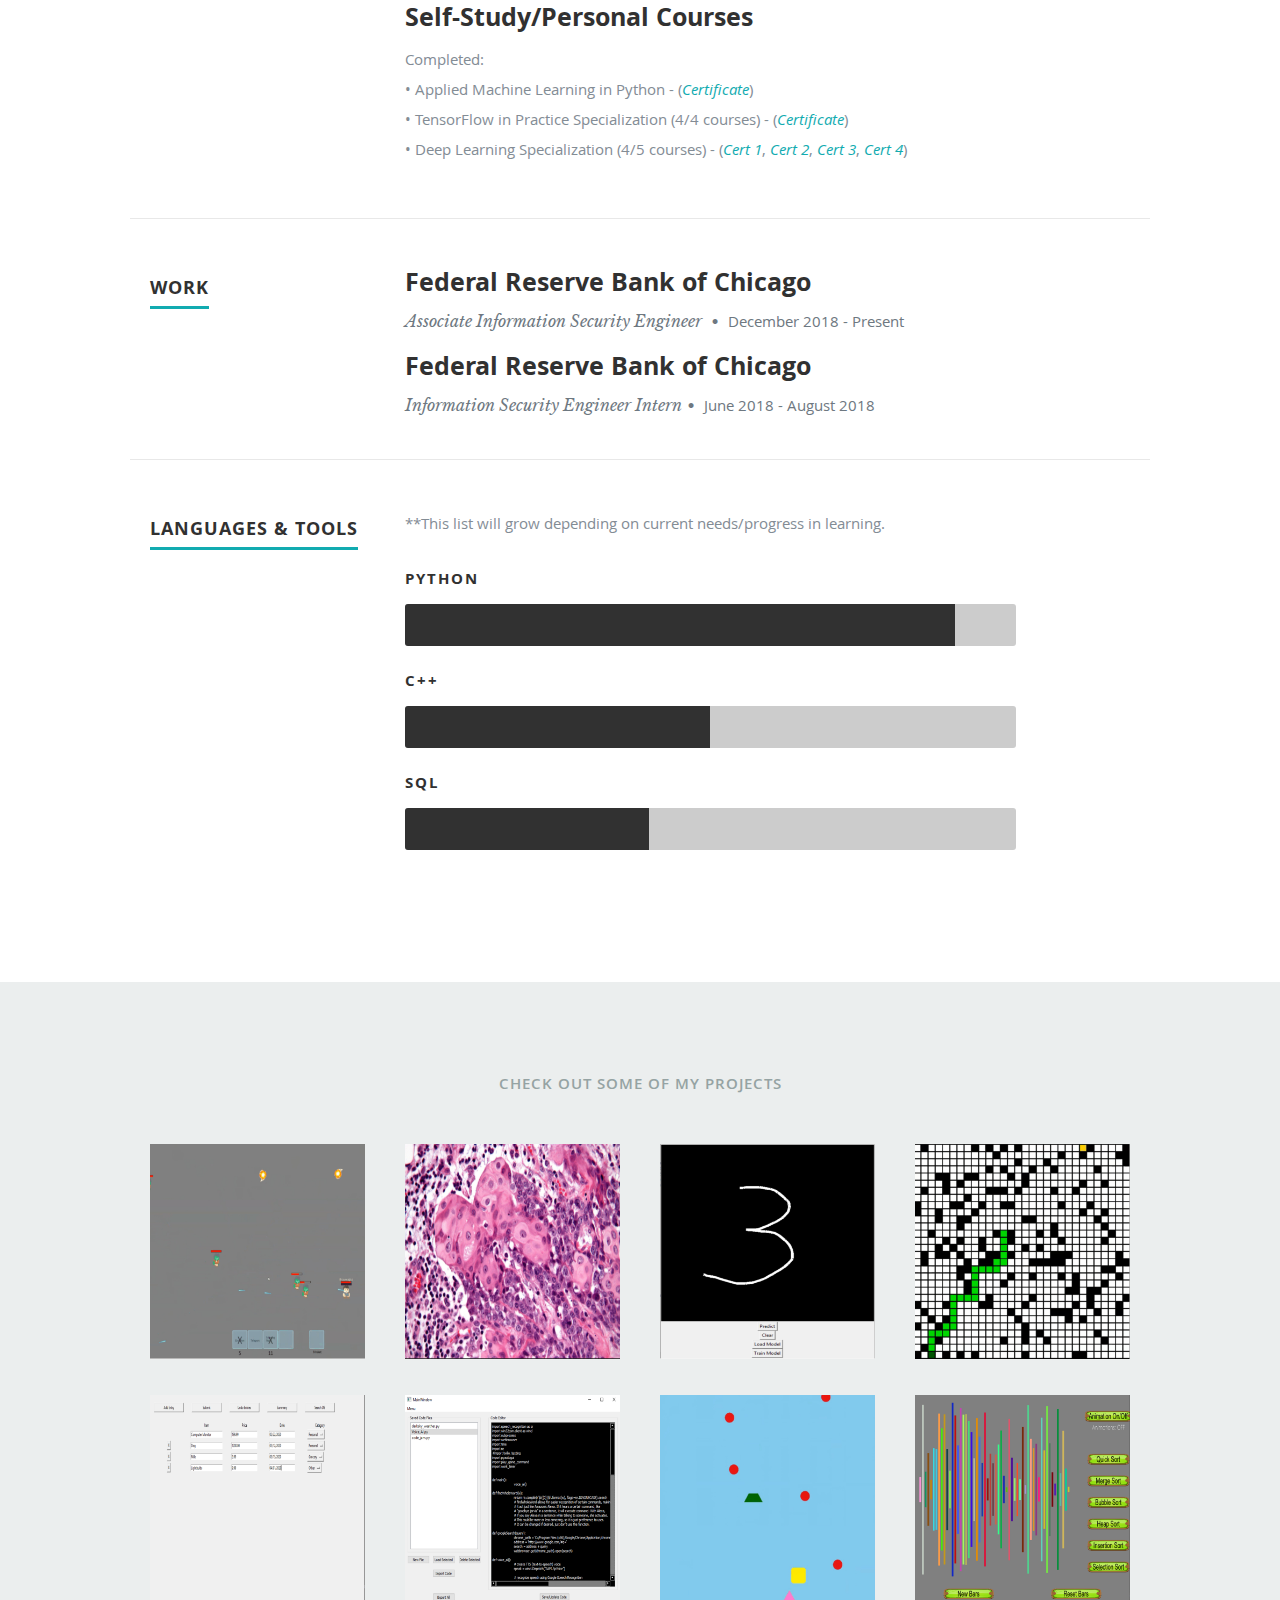
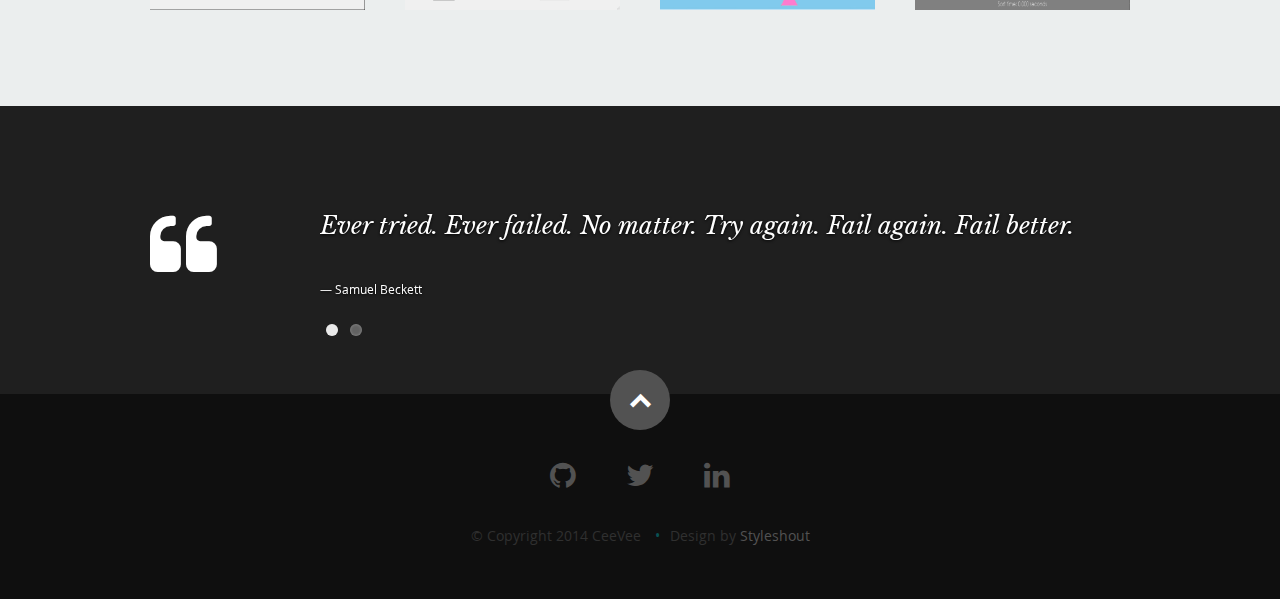
==== commit ee872721: "Update bio" ====
--- a/index.html
+++ b/index.html
@@ -55,7 +55,7 @@
       <div class="row banner">
          <div class="banner-text">
             <h1 class="responsive-headline">Hi! I'm Gabriel</h1>
-            <h3>I'm a self-driven <span>programmer</span> with experience mostly in <span>Python</span> with some C++ and SQL. I'm currently studying
+            <h3>I'm a self-driven <span>programmer</span> with experience mostly in <span>Python</span> with some <span>C++</span> and <span>SQL</span>. I'm currently studying
             <span>machine learning</span> on the side through books and online courses. My personal interests consist of biologically-inspired 
             <span>AI</span> and <span>learning algorithms</span>, <span>computational neuroscience</span>, and <span>games</span>.</h3>
             <hr />
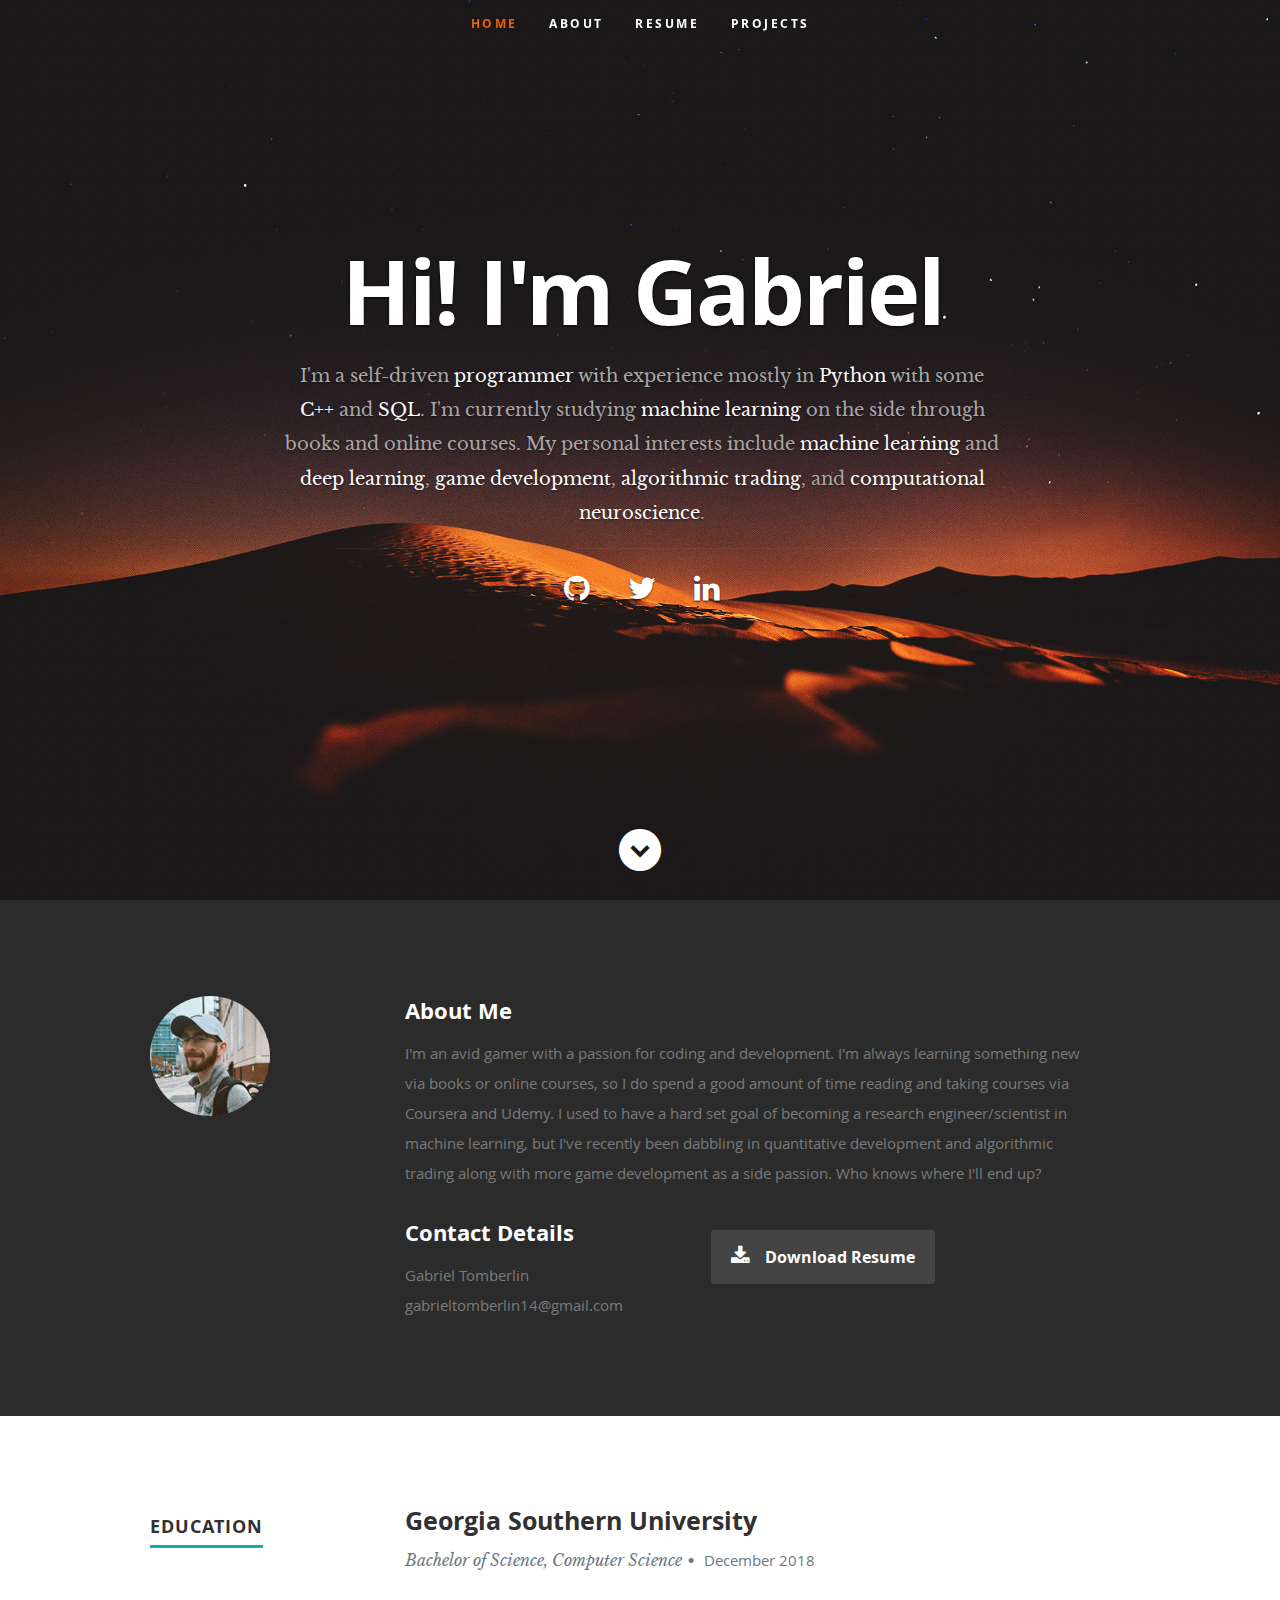
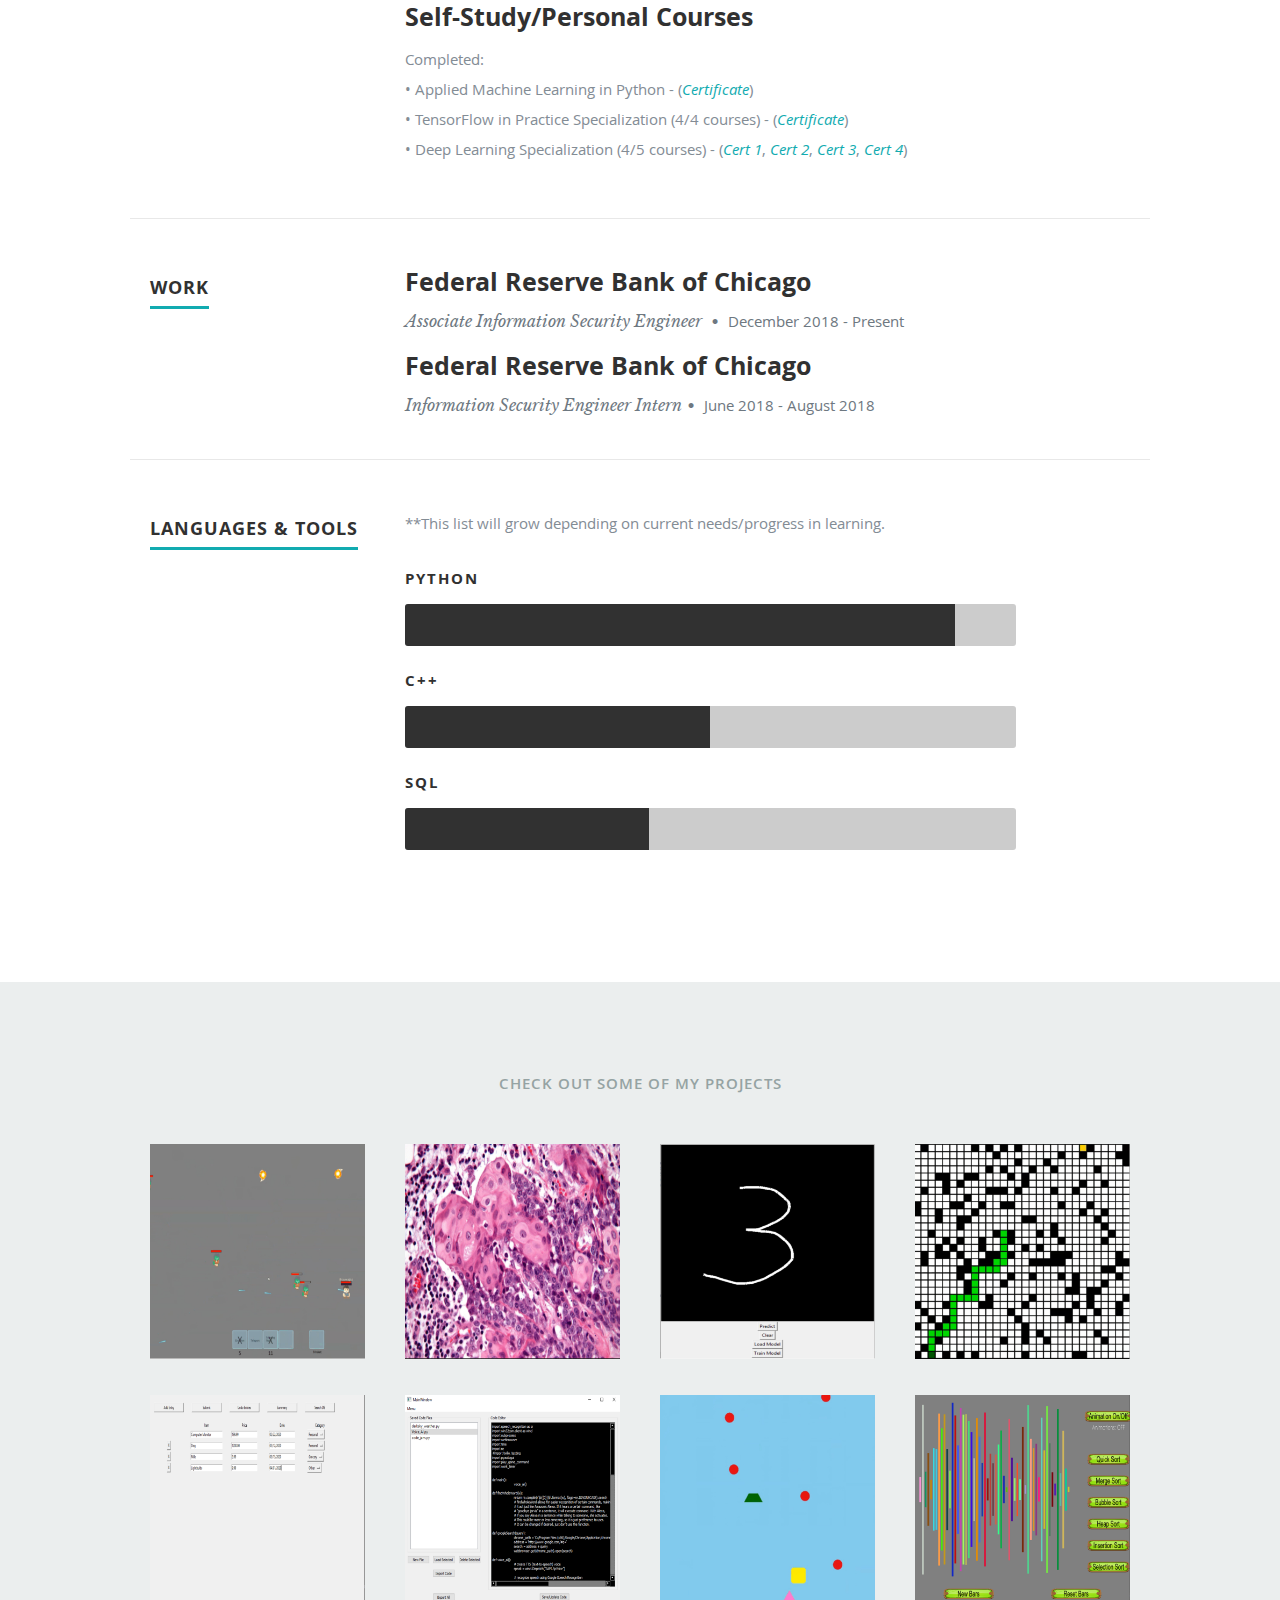
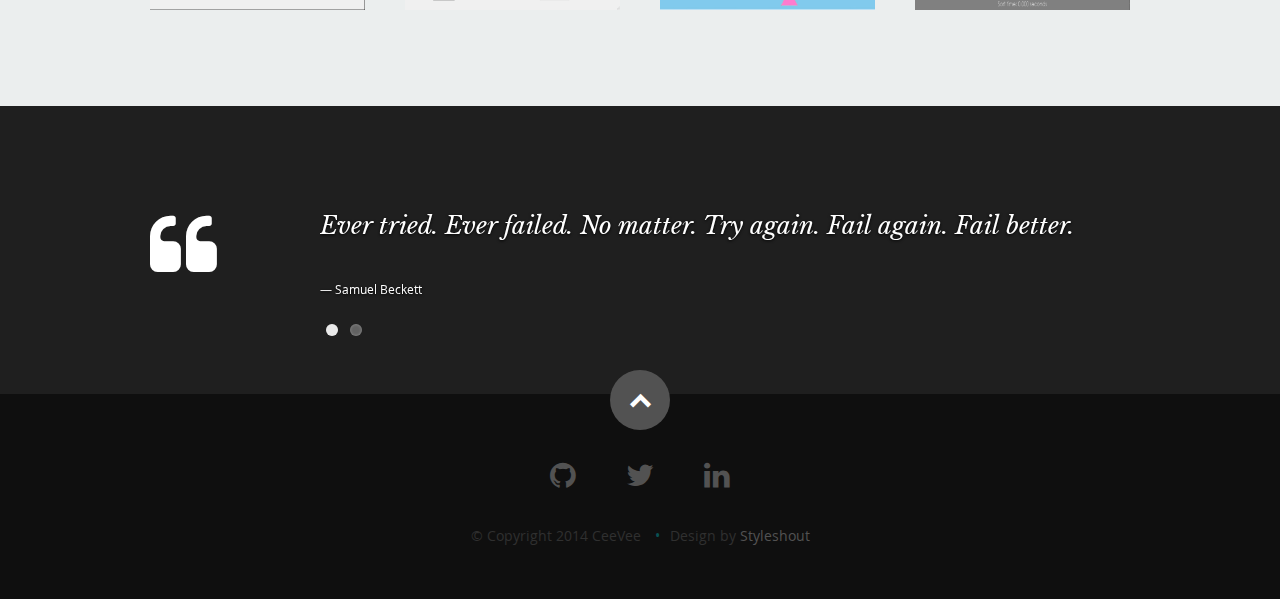
==== commit 716aede6: "Update bios" ====
--- a/index.html
+++ b/index.html
@@ -56,8 +56,9 @@
          <div class="banner-text">
             <h1 class="responsive-headline">Hi! I'm Gabriel</h1>
             <h3>I'm a self-driven <span>programmer</span> with experience mostly in <span>Python</span> with some <span>C++</span> and <span>SQL</span>. I'm currently studying
-            <span>machine learning</span> on the side through books and online courses. My personal interests consist of biologically-inspired 
-            <span>AI</span> and <span>learning algorithms</span>, <span>computational neuroscience</span>, and <span>games</span>.</h3>
+            <span>machine learning</span> on the side through books and online courses. My personal interests include <span>machine learning</span> and <span>deep learning</span>, <span>game development</span>, 
+            <span>algorithmic trading</span>, and <span>computational neuroscience</span>.
+            </h3>
             <hr />
             <ul class="social">
                <li><a href="https://github.com/Gabriel0110"><i class="fa fa-github"></i></a></li>
@@ -91,9 +92,9 @@
             <h2>About Me</h2>
 
             <p>I'm an avid gamer with a passion for coding and development. I'm always learning something new via books or online courses, 
-            so I do spend a good amount of time reading and taking courses via Coursera and Udemy. With a goal of becoming a research engineer/scientist,
-            majority of my studies are in machine learning and mathematics revolving it, but I am recently dabbling a bit in quantitative development and 
-            and algorithmic trading on the side.
+            so I do spend a good amount of time reading and taking courses via Coursera and Udemy. I used to have a hard set goal of becoming
+            a research engineer/scientist in machine learning, but I've recently been dabbling in quantitative development and algorithmic trading
+            along with more game development as a side passion. Who knows where I'll end up?
             </p>
 
             <div class="row">
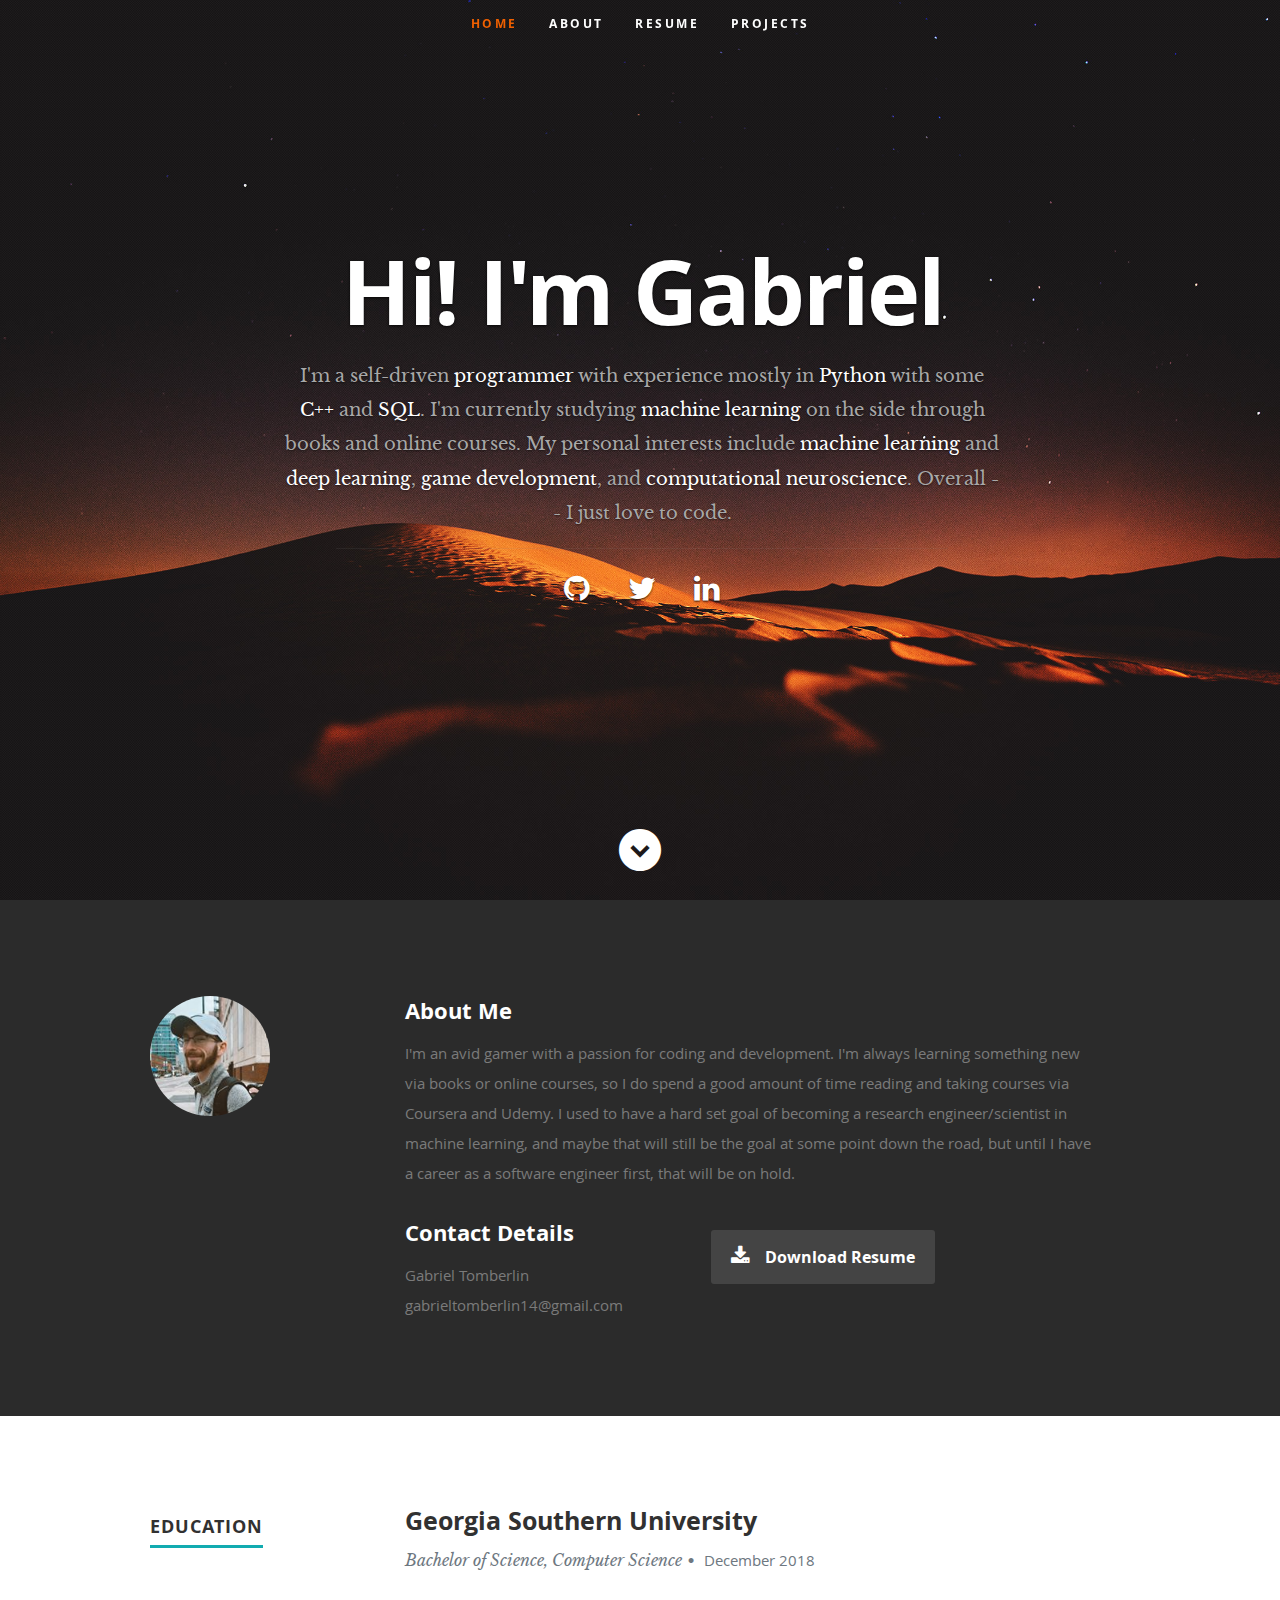
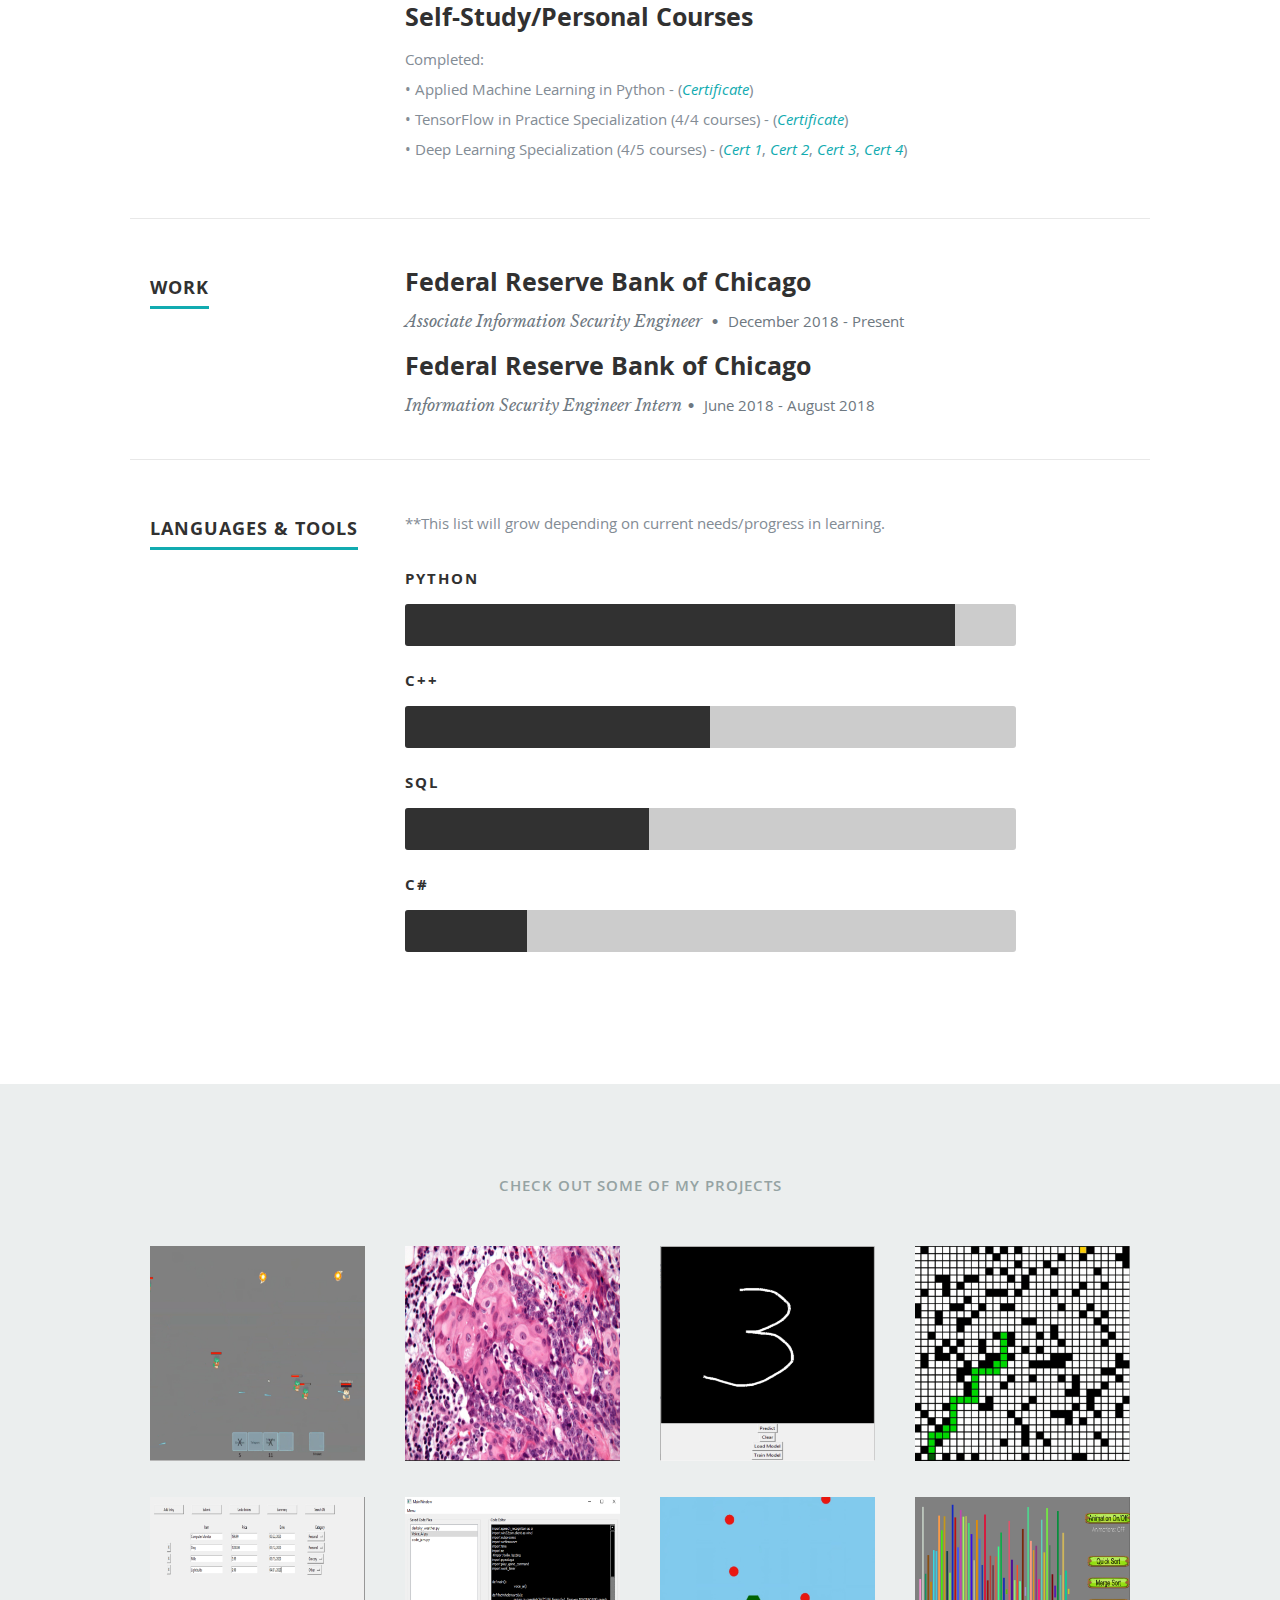
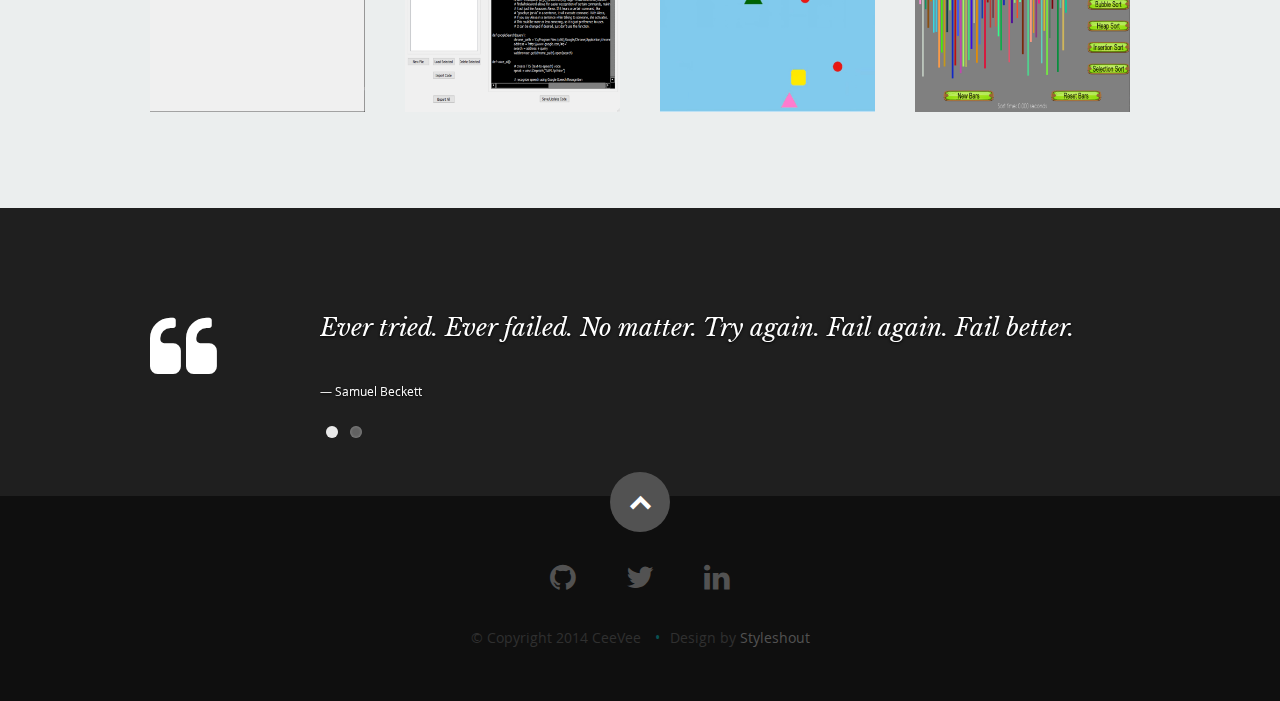
==== commit 0793f1ec: "Edit exp bars" ====
--- a/index.html
+++ b/index.html
@@ -56,8 +56,8 @@
          <div class="banner-text">
             <h1 class="responsive-headline">Hi! I'm Gabriel</h1>
             <h3>I'm a self-driven <span>programmer</span> with experience mostly in <span>Python</span> with some <span>C++</span> and <span>SQL</span>. I'm currently studying
-            <span>machine learning</span> on the side through books and online courses. My personal interests include <span>machine learning</span> and <span>deep learning</span>, <span>game development</span>, 
-            <span>algorithmic trading</span>, and <span>computational neuroscience</span>.
+            <span>machine learning</span> on the side through books and online courses. My personal interests include <span>machine learning</span> and <span>deep learning</span>, 
+            <span>game development</span>, and <span>computational neuroscience</span>. Overall -- I just love to code.
             </h3>
             <hr />
             <ul class="social">
@@ -93,8 +93,8 @@
 
             <p>I'm an avid gamer with a passion for coding and development. I'm always learning something new via books or online courses, 
             so I do spend a good amount of time reading and taking courses via Coursera and Udemy. I used to have a hard set goal of becoming
-            a research engineer/scientist in machine learning, but I've recently been dabbling in quantitative development and algorithmic trading
-            along with more game development as a side passion. Who knows where I'll end up?
+            a research engineer/scientist in machine learning, and maybe that will still be the goal at some point down the road, but until I 
+            have a career as a software engineer first, that will be on hold.
             </p>
 
             <div class="row">
@@ -231,6 +231,7 @@
 					   <li><span class="bar-expand python"></span><em>Python</em></li>
                   <li><span class="bar-expand cpp"></span><em>C++</em></li>
                   <li><span class="bar-expand sql"></span><em>SQL</em></li>
+                  <li><span class="bar-expand csharp"></span><em>C#</em></li>
                   <!--
 						<li><span class="bar-expand tensorflow"></span><em>TensorFlow</em></li>
                   <li><span class="bar-expand pytorch"></span><em>PyTorch</em></li>
--- a/css/layout.css
+++ b/css/layout.css
@@ -345,6 +345,11 @@
   	-moz-animation: sql 2s ease;
   	-webkit-animation: sql 2s ease;
 }
+.csharp {
+   width: 20%;
+   -moz-animation: csharp 2s ease;
+   -webkit-animation: csharp 2s ease;
+}
 .tensorflow {
   	width: 35%;
   	-moz-animation: tensorflow 2s ease;
@@ -372,6 +377,10 @@
   0%   { width: 0px;  }
   100% { width: 40%;  }
 }
+@-moz-keyframes csharp {
+   0%   { width: 0px;  }
+   100% { width: 20%;  }
+ }
 @-moz-keyframes tensorflow {
   0%   { width: 0px;  }
   100% { width: 35%;  }
@@ -397,6 +406,10 @@
   0%   { width: 0px;  }
   100% { width: 40%;  }
 }
+@-webkit-keyframes csharp {
+   0%   { width: 0px;  }
+   100% { width: 20%;  }
+ }
 @-webkit-keyframes tensorflow {
   0%   { width: 0px;  }
   100% { width: 35%;  }
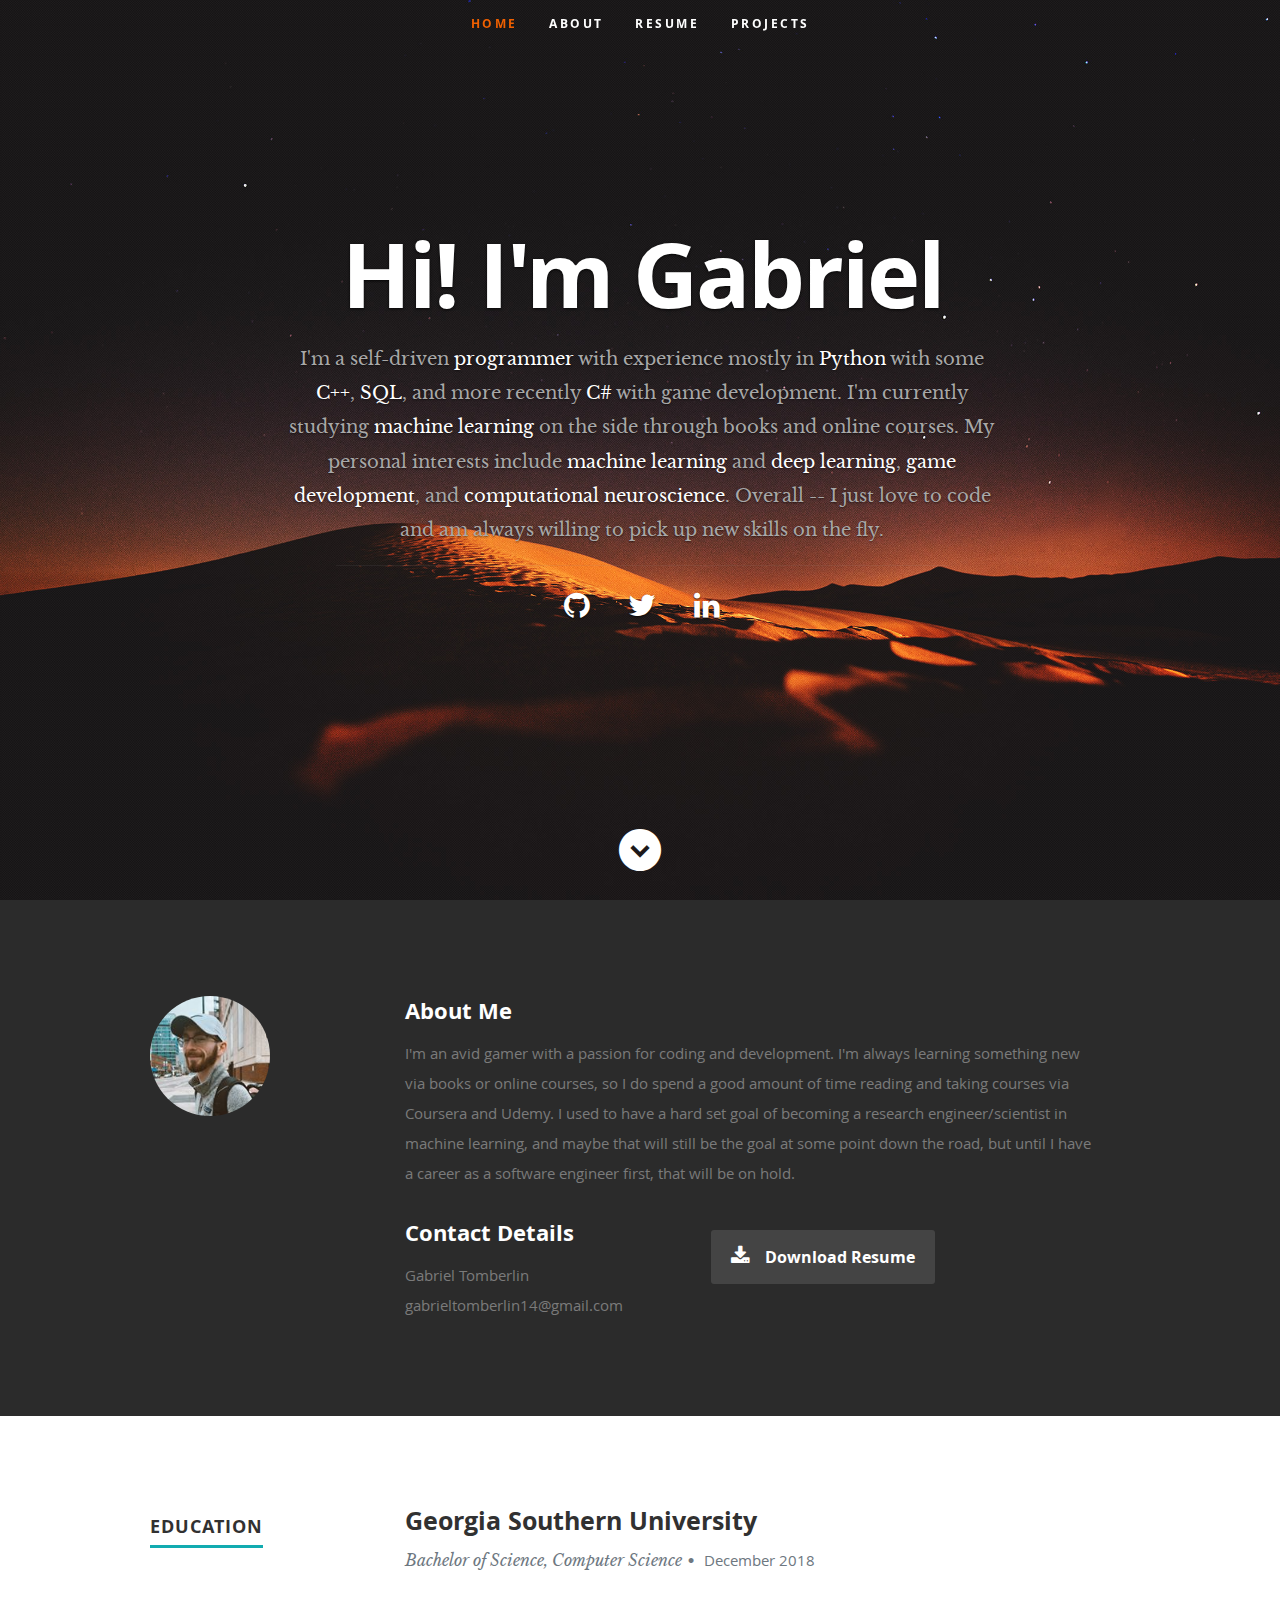
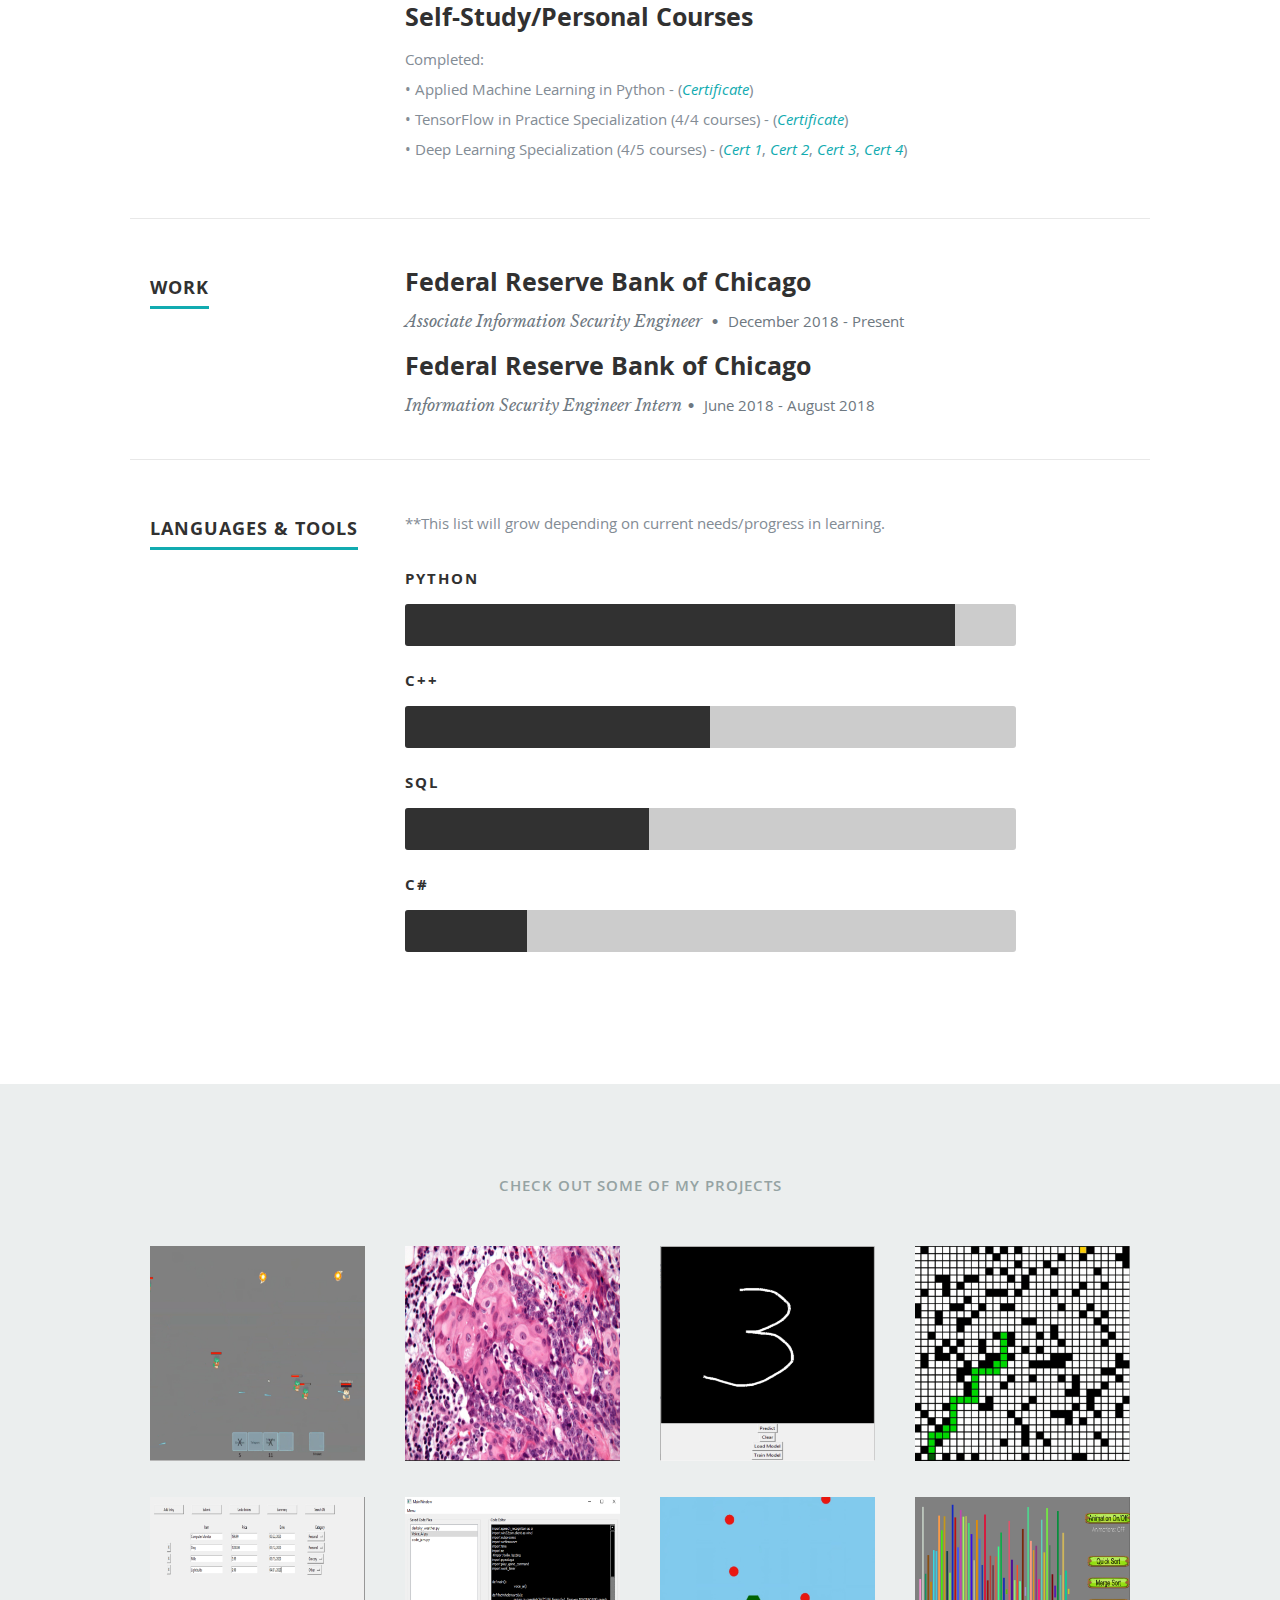
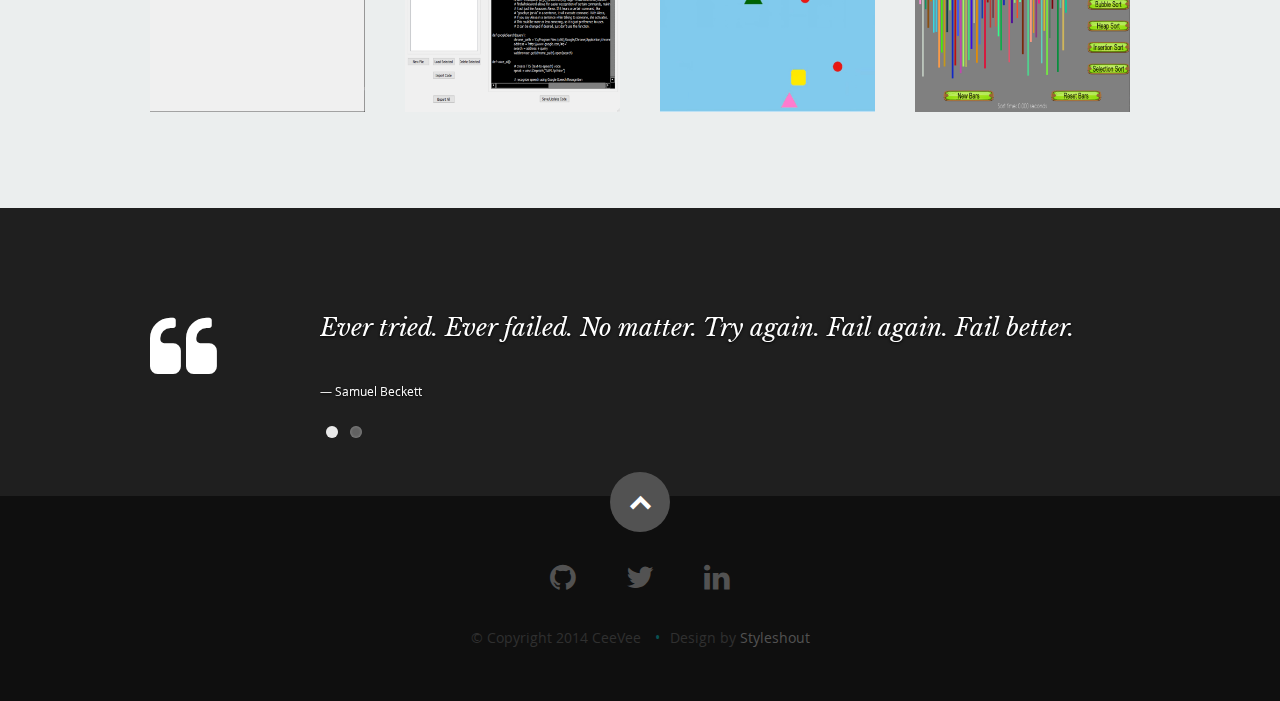
==== commit 3c910dfc: "Edit bio" ====
--- a/index.html
+++ b/index.html
@@ -55,9 +55,10 @@
       <div class="row banner">
          <div class="banner-text">
             <h1 class="responsive-headline">Hi! I'm Gabriel</h1>
-            <h3>I'm a self-driven <span>programmer</span> with experience mostly in <span>Python</span> with some <span>C++</span> and <span>SQL</span>. I'm currently studying
-            <span>machine learning</span> on the side through books and online courses. My personal interests include <span>machine learning</span> and <span>deep learning</span>, 
-            <span>game development</span>, and <span>computational neuroscience</span>. Overall -- I just love to code.
+            <h3>I'm a self-driven <span>programmer</span> with experience mostly in <span>Python</span> with some <span>C++</span>, <span>SQL</span>, and more recently 
+            <span>C#</span> with game development. I'm currently studying <span>machine learning</span> on the side through books and online courses. My personal interests
+            include <span>machine learning</span> and <span>deep learning</span>, <span>game development</span>, and <span>computational neuroscience</span>. Overall -- I 
+            just love to code and am always willing to pick up new skills on the fly.
             </h3>
             <hr />
             <ul class="social">
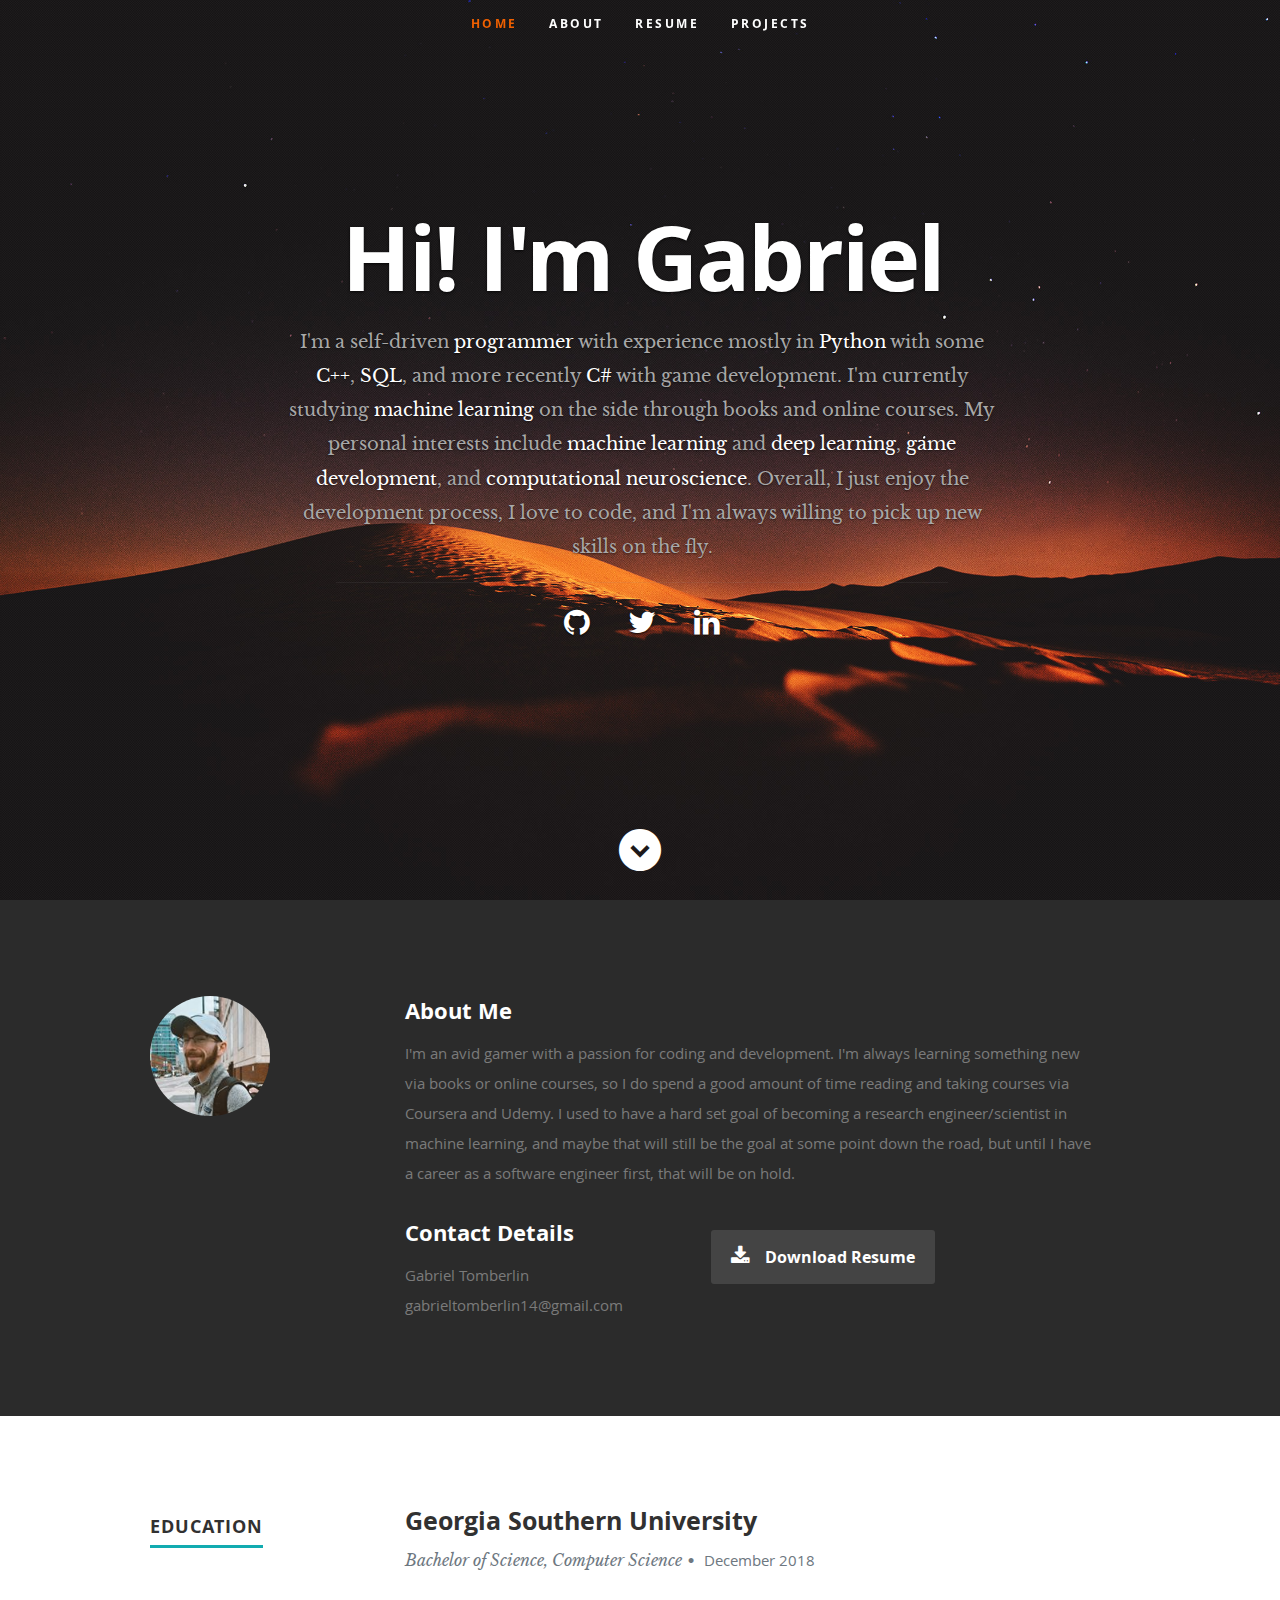
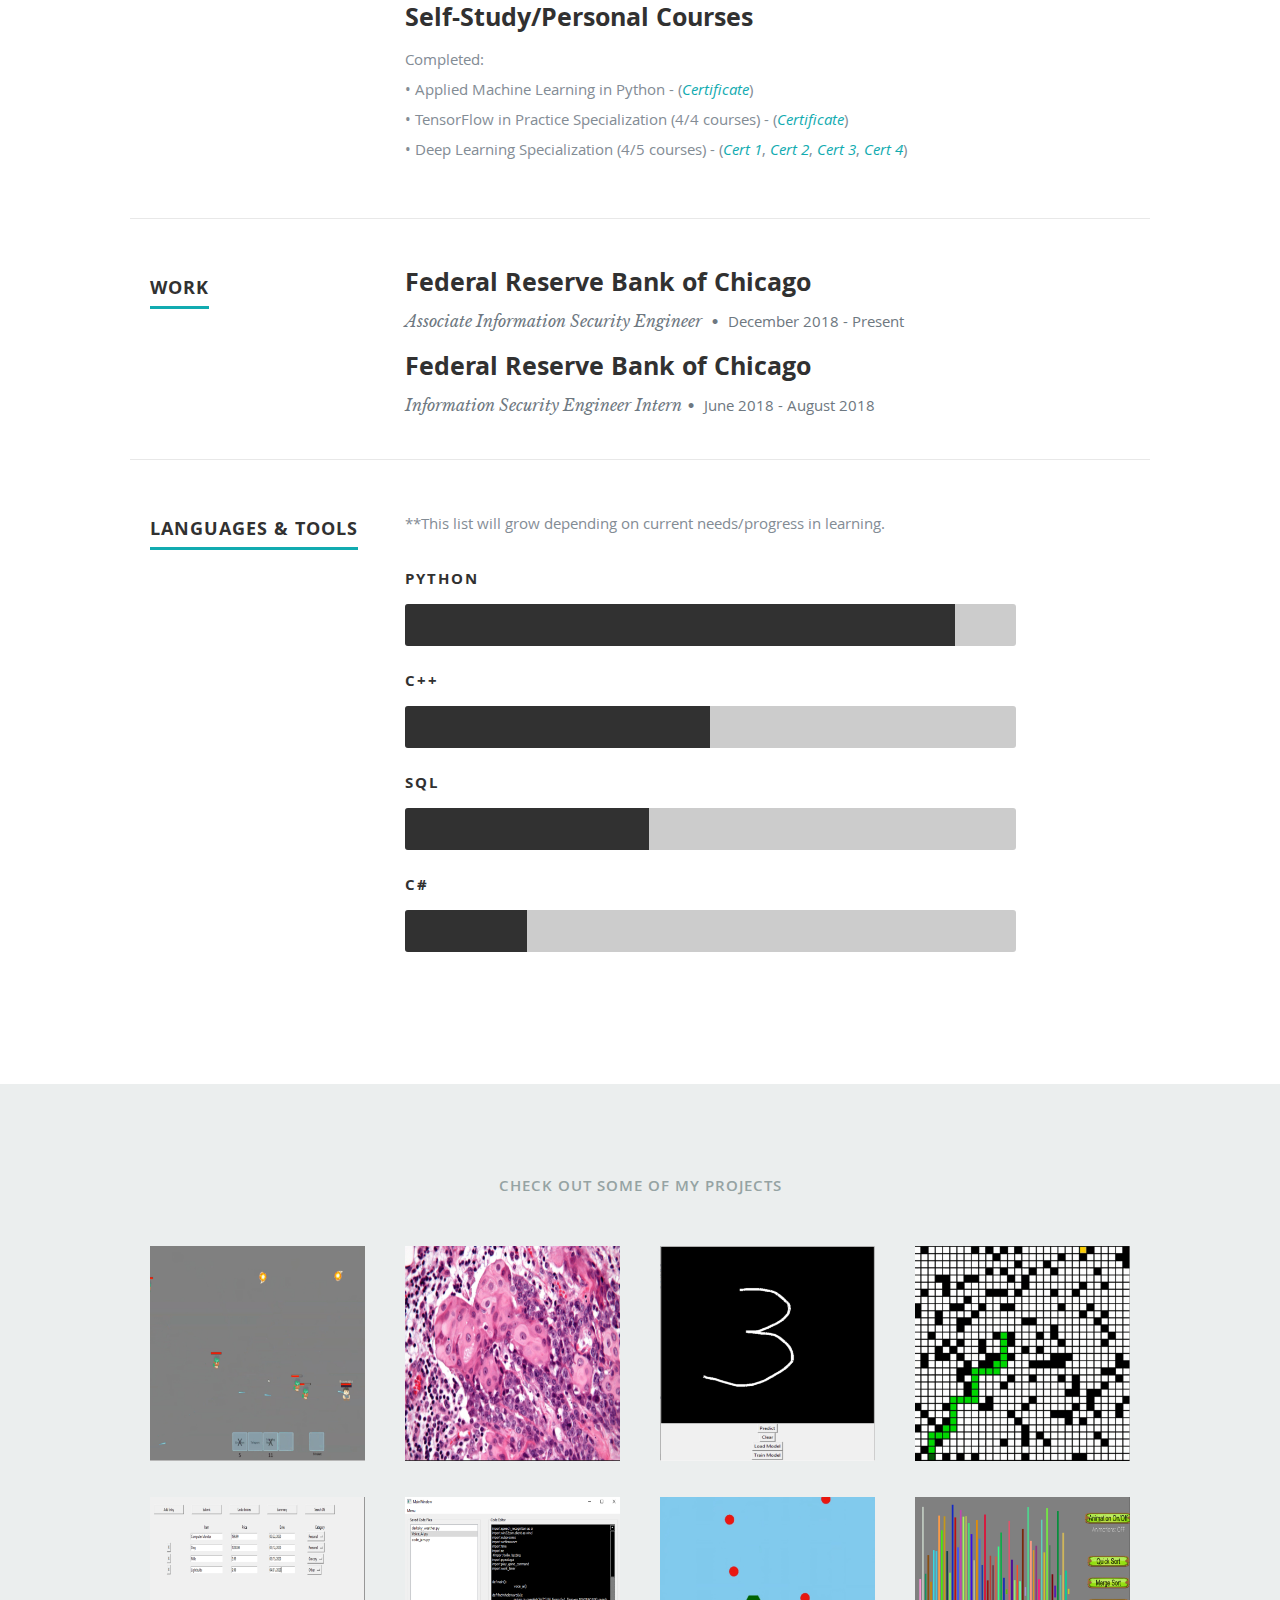
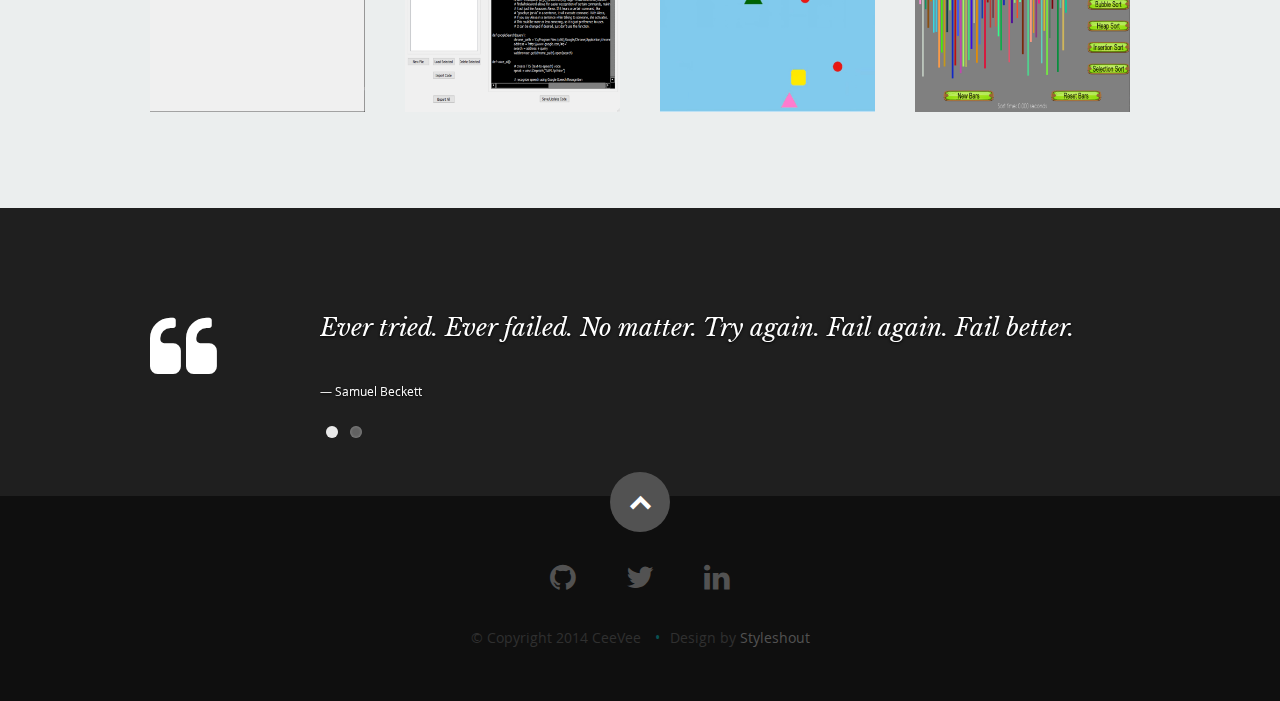
==== commit bac1596a: "One more time... indecisive." ====
--- a/index.html
+++ b/index.html
@@ -57,8 +57,8 @@
             <h1 class="responsive-headline">Hi! I'm Gabriel</h1>
             <h3>I'm a self-driven <span>programmer</span> with experience mostly in <span>Python</span> with some <span>C++</span>, <span>SQL</span>, and more recently 
             <span>C#</span> with game development. I'm currently studying <span>machine learning</span> on the side through books and online courses. My personal interests
-            include <span>machine learning</span> and <span>deep learning</span>, <span>game development</span>, and <span>computational neuroscience</span>. Overall -- I 
-            just love to code and am always willing to pick up new skills on the fly.
+            include <span>machine learning</span> and <span>deep learning</span>, <span>game development</span>, and <span>computational neuroscience</span>. Overall, I 
+            just enjoy the development process, I love to code, and I'm always willing to pick up new skills on the fly.
             </h3>
             <hr />
             <ul class="social">
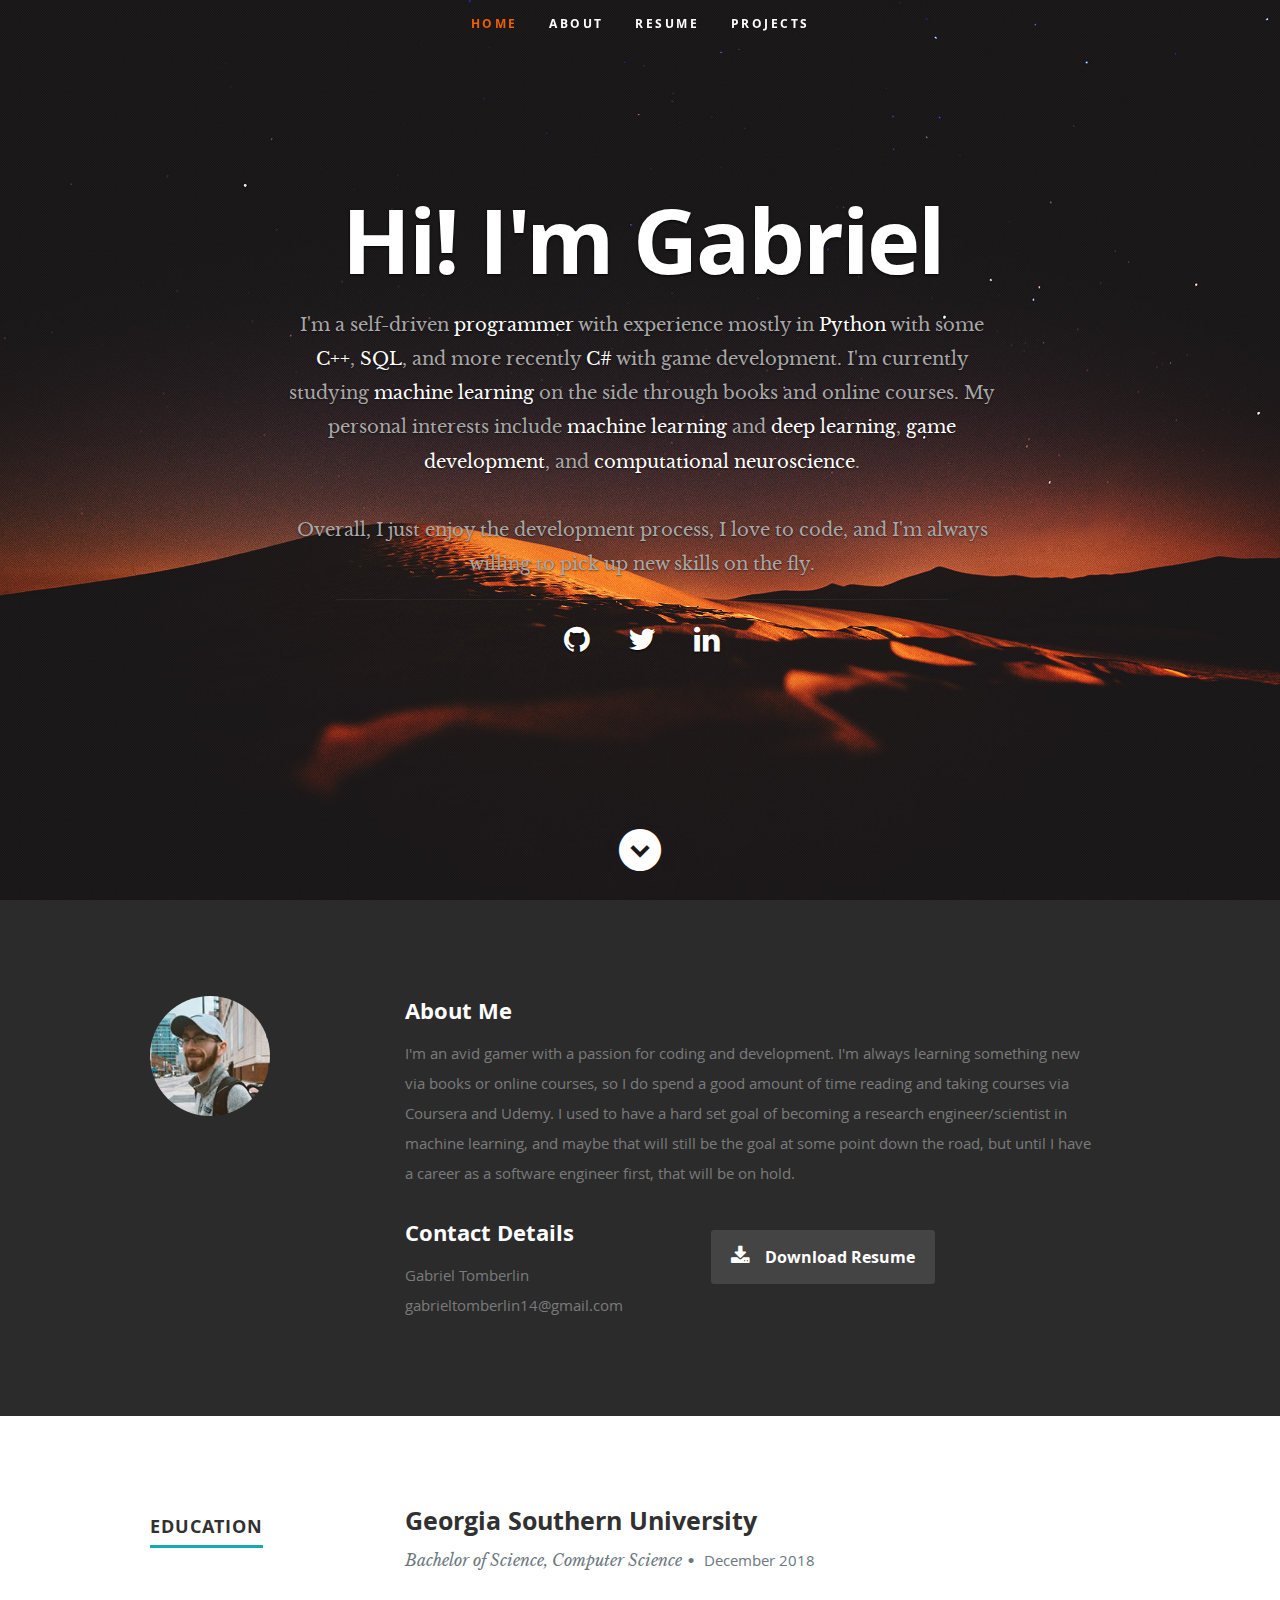
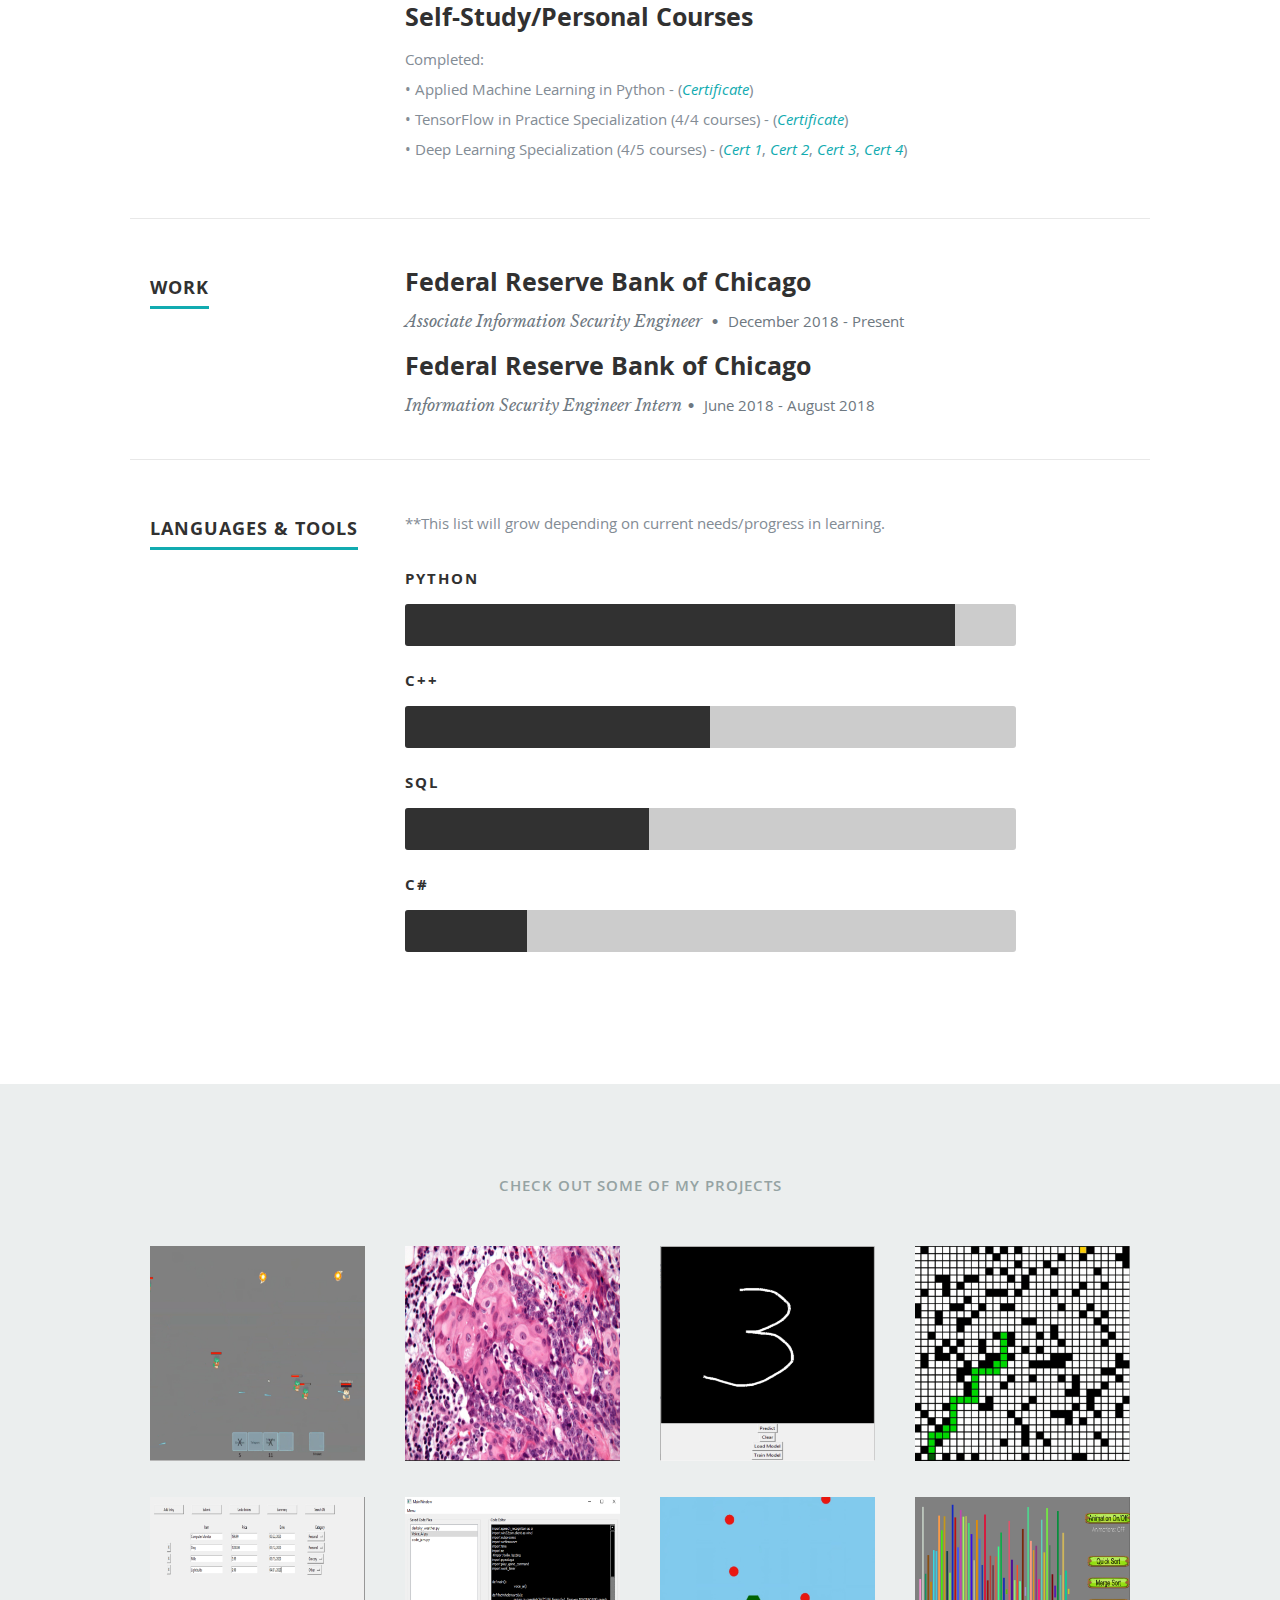
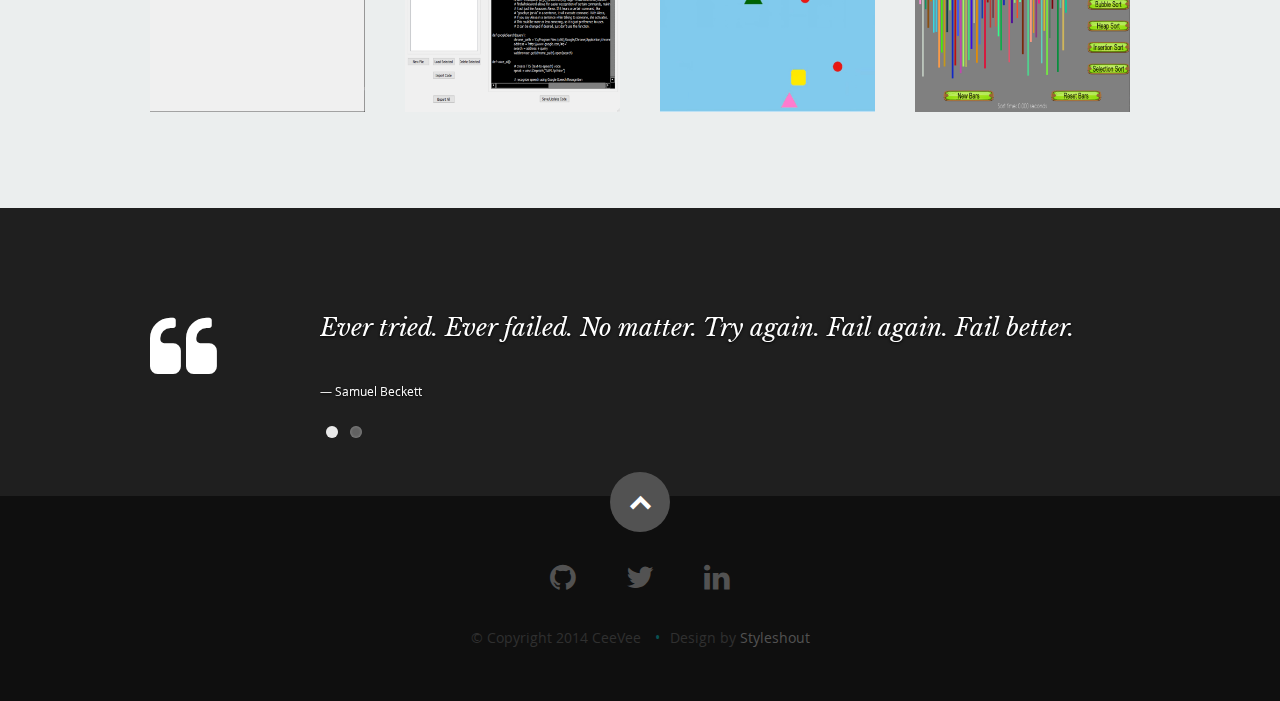
==== commit bf95704c: "Clean up and try to space out last line of intro" ====
--- a/index.html
+++ b/index.html
@@ -55,10 +55,12 @@
       <div class="row banner">
          <div class="banner-text">
             <h1 class="responsive-headline">Hi! I'm Gabriel</h1>
-            <h3>I'm a self-driven <span>programmer</span> with experience mostly in <span>Python</span> with some <span>C++</span>, <span>SQL</span>, and more recently 
+            <h3>
+            I'm a self-driven <span>programmer</span> with experience mostly in <span>Python</span> with some <span>C++</span>, <span>SQL</span>, and more recently 
             <span>C#</span> with game development. I'm currently studying <span>machine learning</span> on the side through books and online courses. My personal interests
-            include <span>machine learning</span> and <span>deep learning</span>, <span>game development</span>, and <span>computational neuroscience</span>. Overall, I 
-            just enjoy the development process, I love to code, and I'm always willing to pick up new skills on the fly.
+            include <span>machine learning</span> and <span>deep learning</span>, <span>game development</span>, and <span>computational neuroscience</span>.
+            
+            <br><br>Overall, I just enjoy the development process, I love to code, and I'm always willing to pick up new skills on the fly.
             </h3>
             <hr />
             <ul class="social">
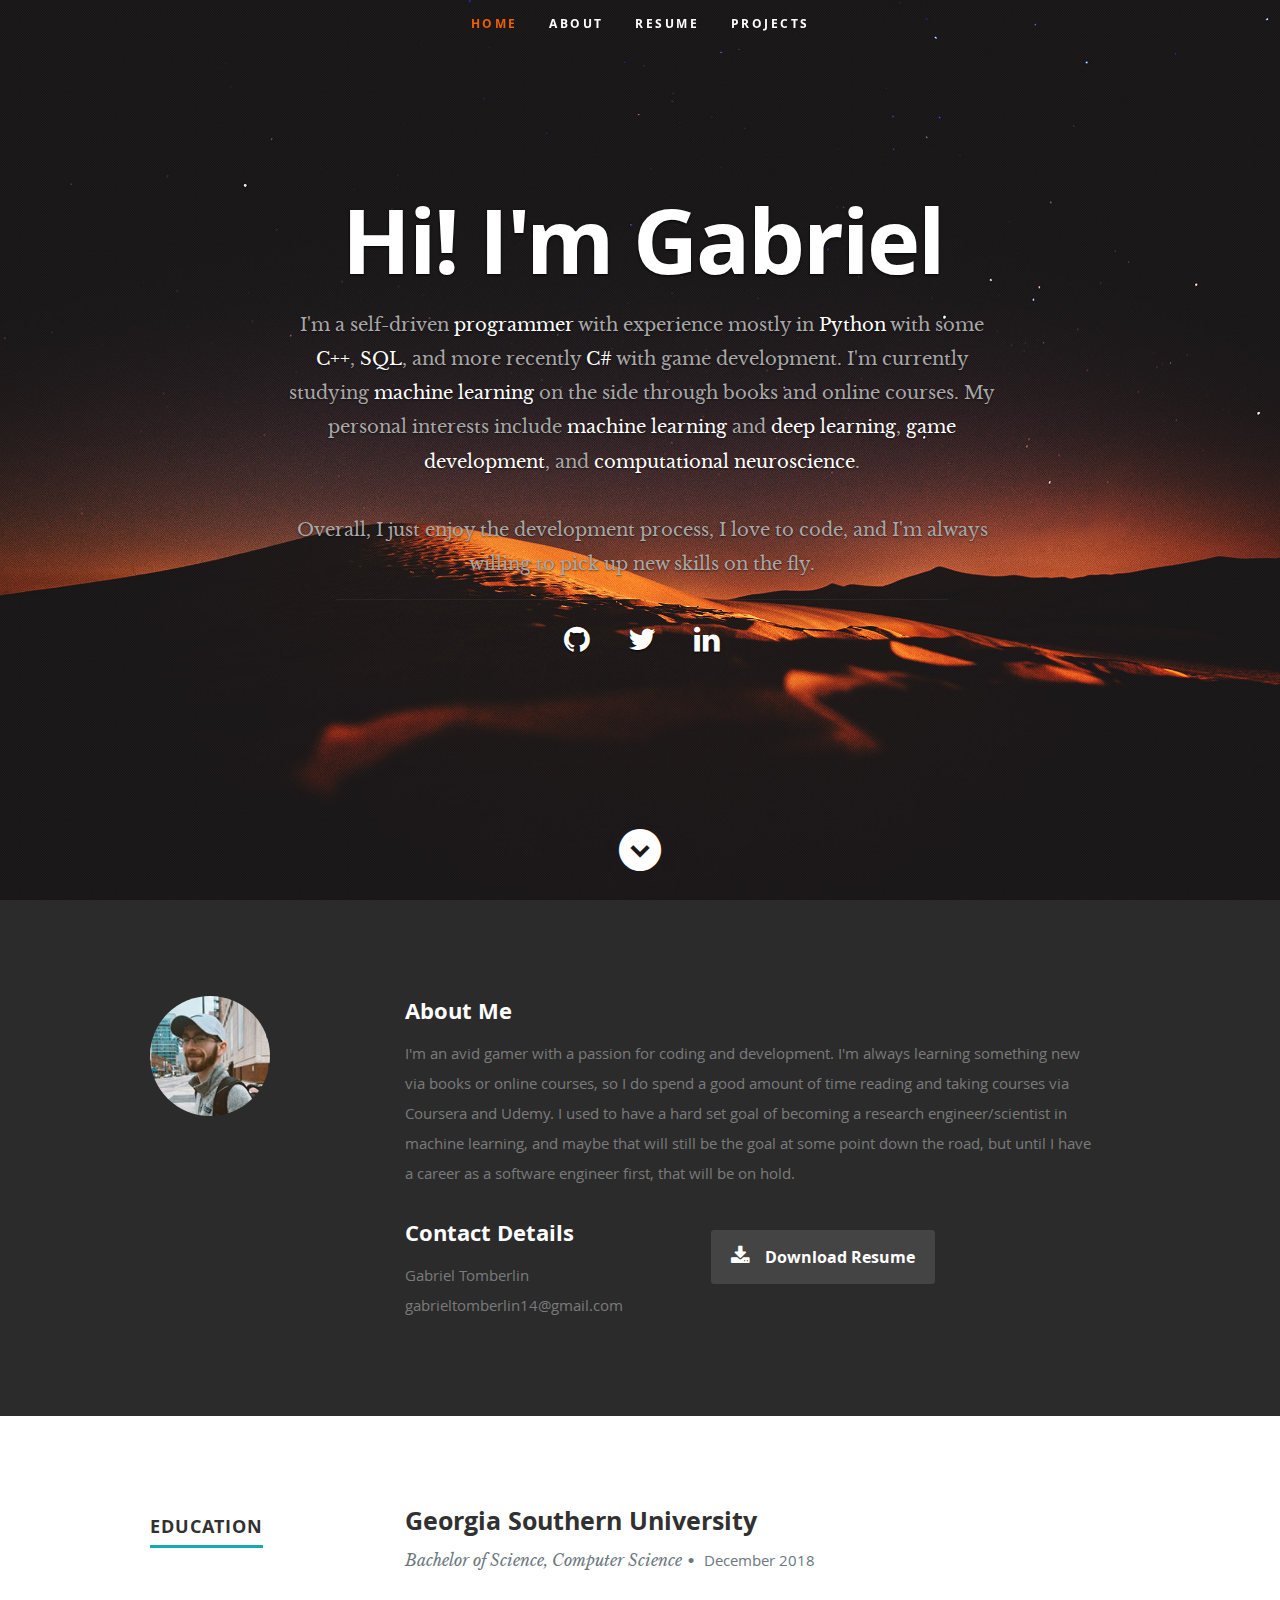
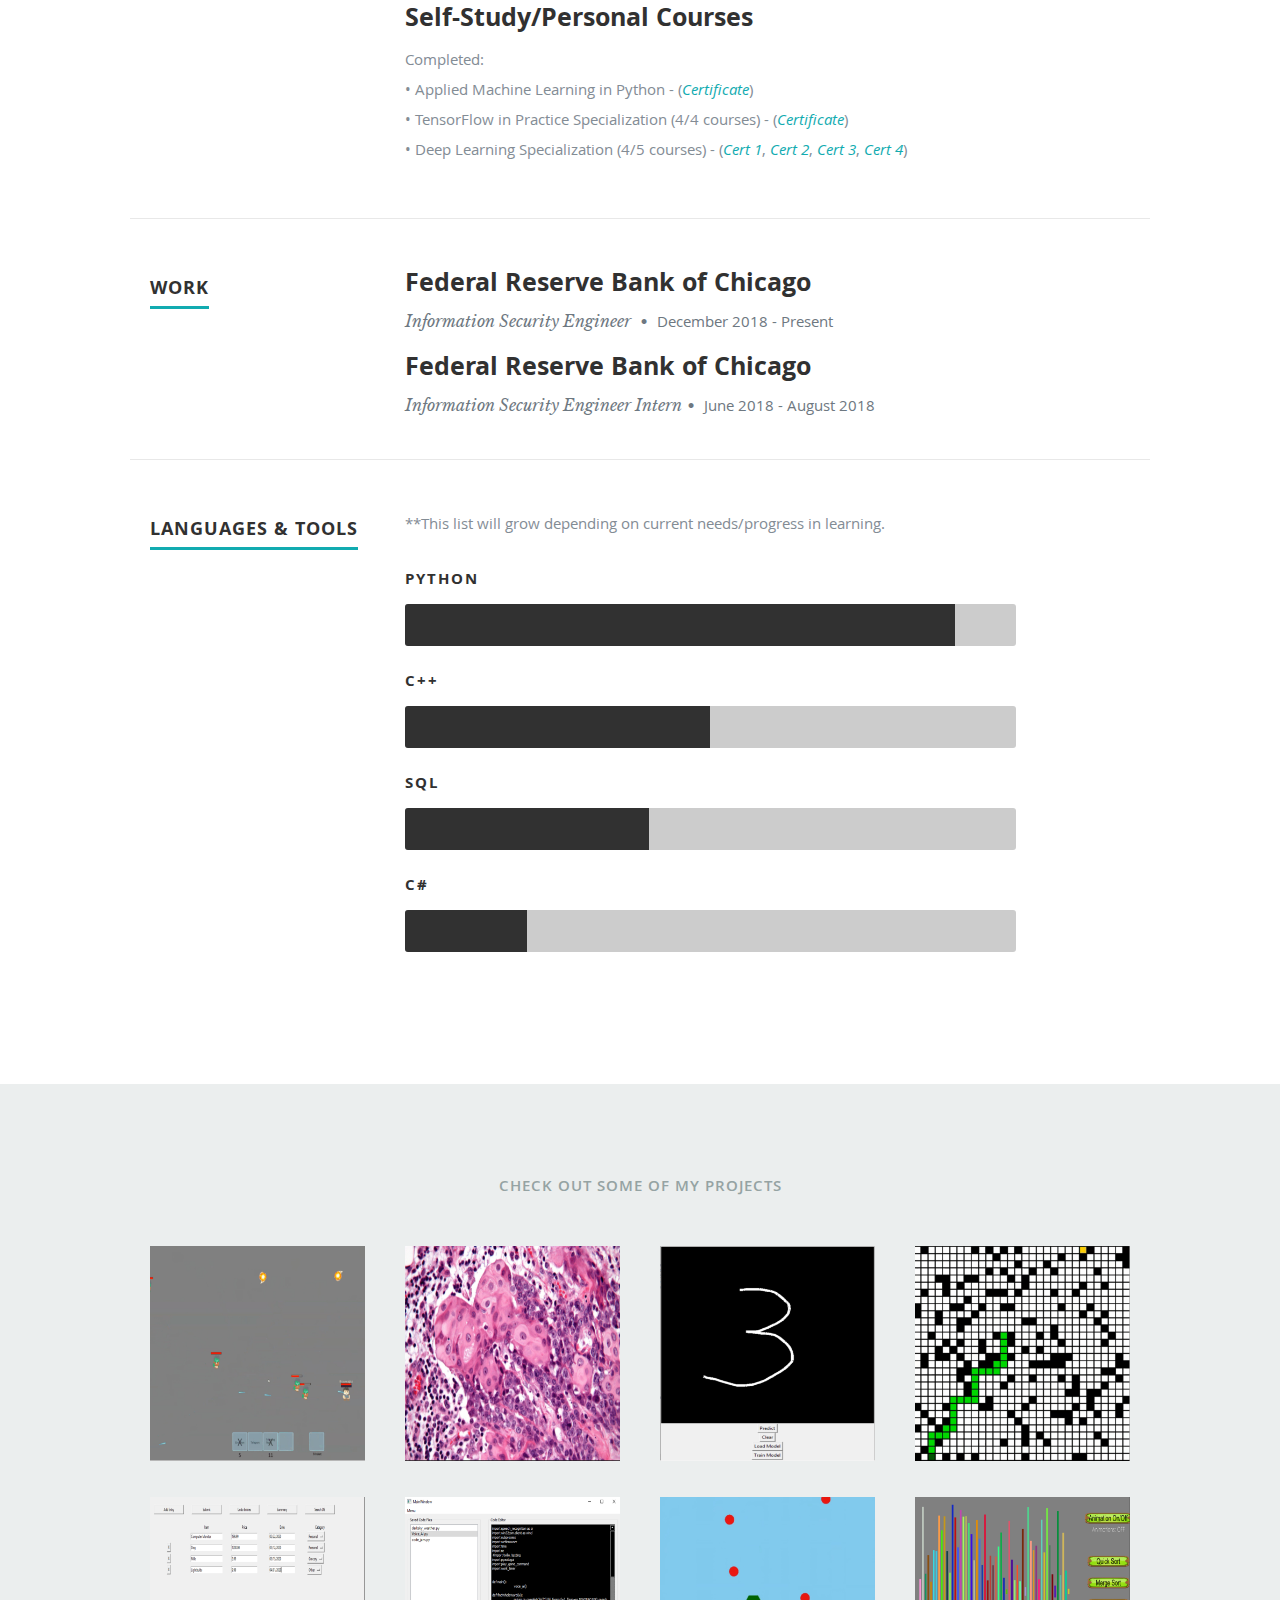
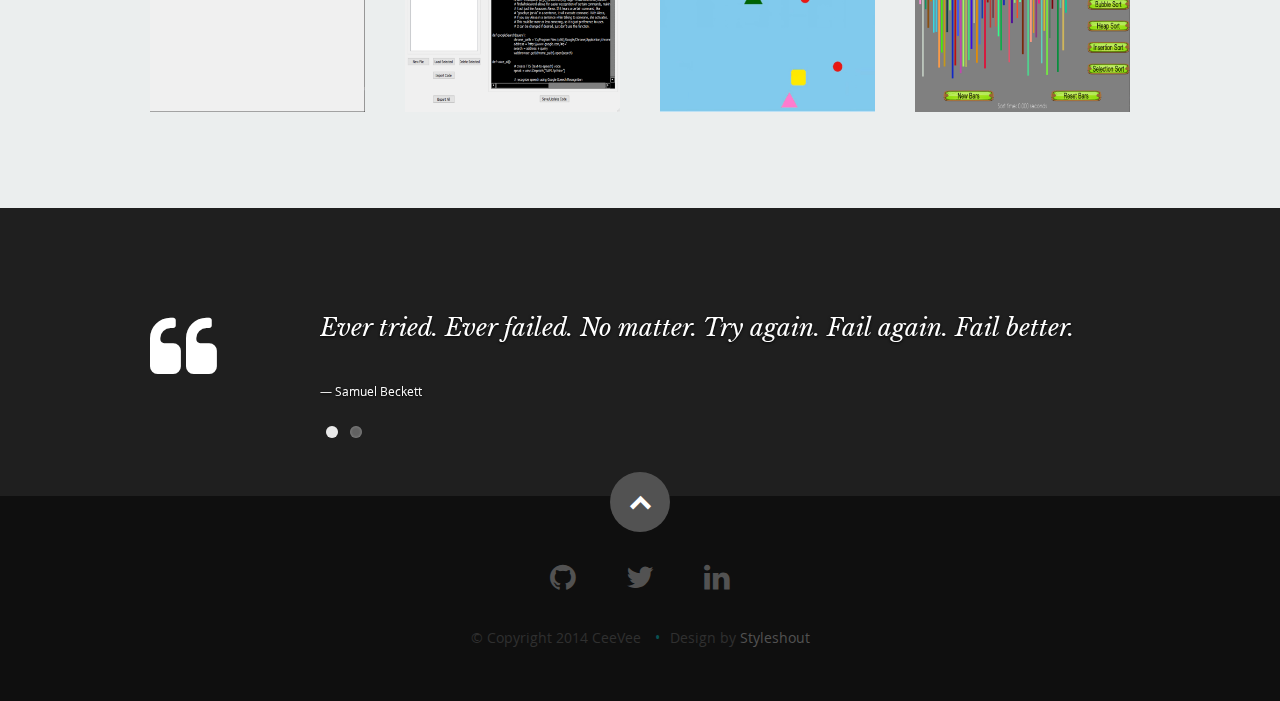
==== commit 281541be: "Update index" ====
--- a/index.html
+++ b/index.html
@@ -118,7 +118,7 @@
 
                <div class="columns download">
                   <p>
-                     <a href="Gabriel Tomberlin Resume.pdf" class="button"><i class="fa fa-download"></i>Download Resume</a>
+                     <a href="Gabriel Tomberlin Resume (redacted).pdf" class="button"><i class="fa fa-download"></i>Download Resume</a>
                   </p>
                </div>
 
@@ -194,7 +194,7 @@
                <div class="twelve columns">
 
                   <h3>Federal Reserve Bank of Chicago</h3>
-                  <p class="info">Associate Information Security Engineer <span>&bull;</span> <em class="date">December 2018 - Present</em></p>
+                  <p class="info">Information Security Engineer <span>&bull;</span> <em class="date">December 2018 - Present</em></p>
 
                </div>
 
